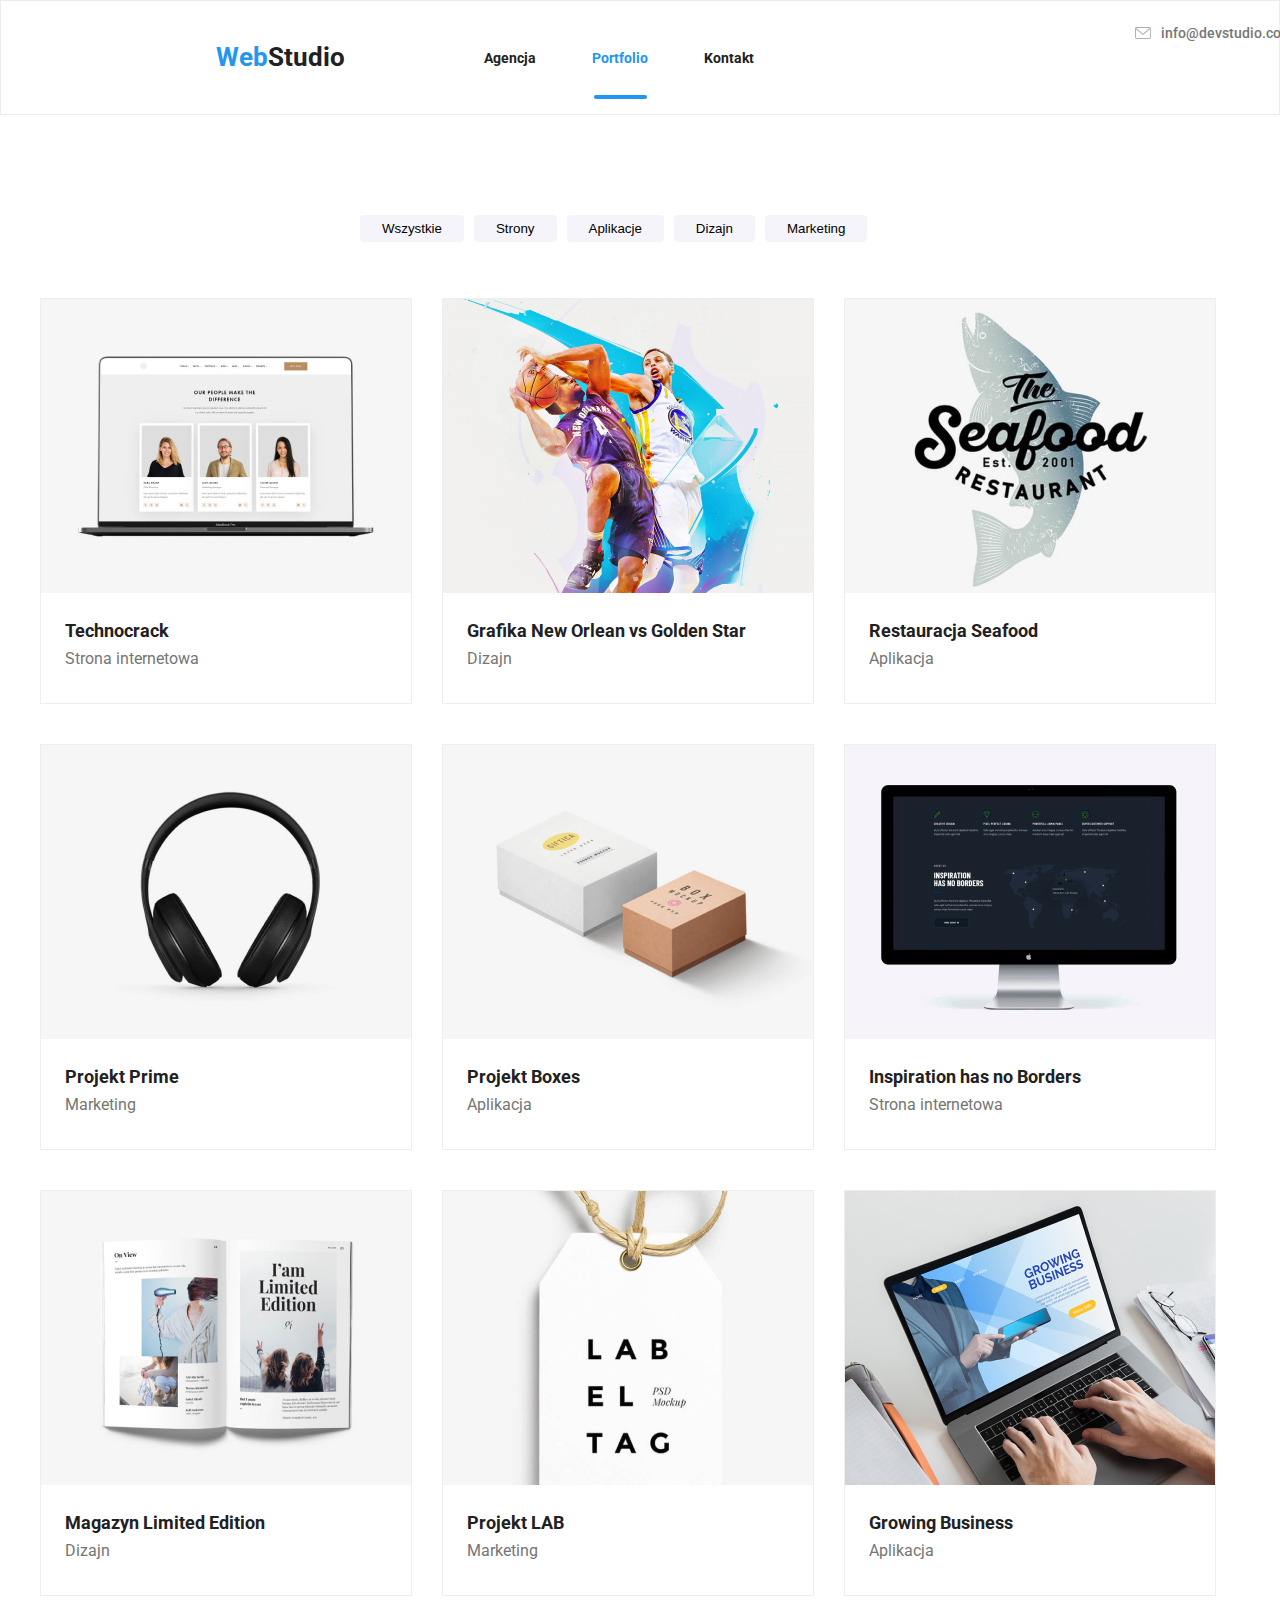
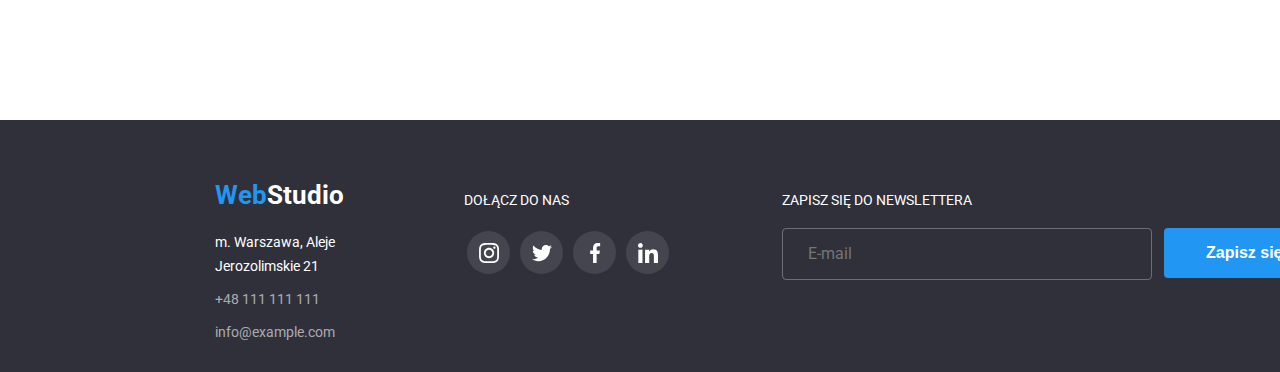
==== portfolio.html @ 408da33a "add" ====
<!DOCTYPE html>
<html lang="en">
  <head>
    <meta charset="UTF-8" />
    <meta http-equiv="X-UA-Compatible" content="IE=edge" />
    <meta name="viewport" content="width=device-width, initial-scale=1.0" />
    <title>Zajęcia2</title>

    <link rel="preconnect" href="https://fonts.googleapis.com" />
    <link rel="preconnect" href="https://fonts.gstatic.com" crossorigin />
    <link
      href="https://fonts.googleapis.com/css2?family=Raleway:wght@700&family=Roboto:wght@400;500;700;900&display=swap"
      rel="stylesheet"
    />
    <link rel="stylesheet" href="./css/styles.css" />
  </head>
  <body>
    <header class="border">
      <div class="header-container">
        <a href="index.html"class="header-logo"
          ><span class="color-blue">Web</span>Studio</a
        >
        <nav>
          <ul class="navigation-list">
            <li >
              <a href="index.html" class="navigation-link">Agencja</a>
            </li>
            <li class="underline" >
              <a href="./portfolio.html"  class="navigation-link"
                ><span class="color-blue">Portfolio </span></a
              >
            </li>
            <li >
              <a href="index.html" class="navigation-link">Kontakt</a>
            </li>
          </ul>
        </nav>
        <ul class="contact">
          <li class="contact-list">
            <a href="info@devstudio.com" class="contact-link"
              >
            <svg  class="icon-svg" width="16" height="12">
              <use href="./images/icons.svg#icon-envelope"></use>
            </svg>
            info@devstudio.com</a
            >
          </li>
          <li class="contact-list">
            <a href="tel:+48111111111" class="contact-link">
            <svg  class="icon-svg" width="10" height="16">
              <use href="./images/icons.svg#icon-smartphone"></use>
            </svg>
            +48 111 111 111</a>
          </li>
        </ul>
      </div>
    </header>
    <main>
      <div class="container">
        <ul class="button-position">
          <li class="list-position">
            <button type="button" class="button-two">Wszystkie</button>
          </li>
          <li class="list-position">
            <button type="button" class="button-two">Strony</button>
          </li>
          <li class="list-position">
            <button type="button" class="button-two">Aplikacje</button>
          </li>
          <li class="list-position">
            <button type="button" class="button-two">Dizajn</button>
          </li>
          <li class="list-position">
            <button type="button" class="button-two">Marketing</button>
          </li>
        </ul>
      </div>
      <div class="container">
        <ul class="main-picture">
          <li class="picture">
            <div class="box-picture">
              <div class="overlay">
                <p>Technocrack jest popularną platformą wykorzystywaną do rozpowszechniania koronawirusa. 
                  Firmy wykorzystują tę platformę do celów szpiegowskich i ataków na niezabezpieczone serwery konkurencji</p>
              </div>
            <img 
              src="./images/photo-1.jpg"
              alt="computer"
              width="370"
              height="294"
            />
          </div>
            <h3>Technocrack</h3>
            <p>Strona internetowa</p>
        
          </li>
        
        
          <li class="picture">
            <div class="box-picture">
              <div class="overlay">
                <p>Technocrack jest popularną platformą wykorzystywaną do rozpowszechniania koronawirusa. 
                  Firmy wykorzystują tę platformę do celów szpiegowskich i ataków na niezabezpieczone serwery konkurencji</p>
              </div>
            <img
              src="./images/photo-2.jpg"
              alt="Two men's play on basketball"
              width="370"
              height="294"
            />
            </div>
            <h3>Grafika New Orlean vs Golden Star</h3>
            <p>Dizajn</p>
          </li>
      
          <li class="picture">
            <div class="box-picture">
              <div class="overlay">
                <p>Technocrack jest popularną platformą wykorzystywaną do rozpowszechniania koronawirusa. 
                  Firmy wykorzystują tę platformę do celów szpiegowskich i ataków na niezabezpieczone serwery konkurencji</p>
              </div>
            <img
              src="./images/photo-3.jpg"
              alt="restaurant"
              width="370"
              height="294"
            />
            </div>

            <h3>Restauracja Seafood</h3>
            <p>Aplikacja</p>
          </li>
          <li class="picture">
            <div class="box-picture">
              <div class="overlay">
                <p>Technocrack jest popularną platformą wykorzystywaną do rozpowszechniania koronawirusa. 
                  Firmy wykorzystują tę platformę do celów szpiegowskich i ataków na niezabezpieczone serwery konkurencji</p>
              </div>
            <img
              src="./images/photo-4.jpg"
              alt="headphones"
              width="370"
              height="294"
            />
            </div>
            <h3>Projekt Prime</h3>
            <p>Marketing</p>
          </li>
          <li class="picture">
            <div class="box-picture">
              <div class="overlay">
                <p>Technocrack jest popularną platformą wykorzystywaną do rozpowszechniania koronawirusa. 
                  Firmy wykorzystują tę platformę do celów szpiegowskich i ataków na niezabezpieczone serwery konkurencji</p>
              </div>
            <img
              src="./images/photo-5.jpg"
              alt="two boxes"
              width="370"
              height="294"
            />
            </div>
            <h3>Projekt Boxes</h3>
            <p>Aplikacja</p>
          </li>
          <li class="picture">
            <div class="box-picture">
              <div class="overlay">
                <p>Technocrack jest popularną platformą wykorzystywaną do rozpowszechniania koronawirusa. 
                  Firmy wykorzystują tę platformę do celów szpiegowskich i ataków na niezabezpieczone serwery konkurencji</p>
              </div>
            <img
              src="./images/photo-6.jpg"
              alt="monitor"
              width="370"
              height="294"
            />
            </div>
            <h3>Inspiration has no Borders</h3>
            <p>Strona internetowa</p>
          </li>
          <li class="picture">
            <div class="box-picture">
              <div class="overlay">
                <p>Technocrack jest popularną platformą wykorzystywaną do rozpowszechniania koronawirusa. 
                  Firmy wykorzystują tę platformę do celów szpiegowskich i ataków na niezabezpieczone serwery konkurencji</p>
              </div>
            <img
              src="./images/photo-7.jpg"
              alt="open book"
              width="370"
              height="294"
            />
          </div>
            <h3>Magazyn Limited Edition</h3>
            <p>Dizajn</p>
            
          </li>
          <li class="picture">
            <div class="box-picture">
              <div class="overlay">
                <p>Technocrack jest popularną platformą wykorzystywaną do rozpowszechniania koronawirusa. 
                  Firmy wykorzystują tę platformę do celów szpiegowskich i ataków na niezabezpieczone serwery konkurencji</p>
              </div>
            <img
              src="./images/photo-8.jpg"
              alt="poster"
              width="370"
              height="294"
            />
            </div>
            <h3>Projekt LAB</h3>
            <p>Marketing</p>
          </li>
          <li class="picture">
            <div class="box-picture">
              <div class="overlay">
                <p>Technocrack jest popularną platformą wykorzystywaną do rozpowszechniania koronawirusa. 
                  Firmy wykorzystują tę platformę do celów szpiegowskich i ataków na niezabezpieczone serwery konkurencji</p>
              </div>
            <img
              src="./images/photo-9.jpg"
              alt="write on keyboard"
              width="370"
              height="294"
            />
            </div>

            <h3>Growing Business</h3>
            <p>Aplikacja</p>
          </li>
        </ul>
      </div>
    </main>
    <footer>
      <div class="box-footer">
        <div class="footer-container">
        <p class="footer-logo"><span class="color-blue">Web</span>Studio</p>
            <address >
          <ul class="footer-contact">
            <li class="address-list"><span class="color-white">m. Warszawa, Aleje Jerozolimskie 21</span></li>
            <li class="address-list">
              <a href="tel:+48111111111" class="footer-link">+48 111 111 111</a>
            </li>
              <li class="address-list">
              <a href="mailto:info@example.com" class="footer-link"
                >info@example.com</a> </li>  
              </ul>
            </address>  
            </div>
            <div class="footer-container-two">
              <p class="link">DOŁĄCZ DO NAS</p>
              <ul class="footer-icon">
                <li class="footer-icon-item-portfolio">
                  <svg   class="footer-icon" width="20"
                  height="20">
                    <use href="./images/icons.svg#icon-instagram-2"></use>
                    </svg>
              </li>
              <li class="footer-icon-item-portfolio">
                <svg  class="footer-icon" width="20"
              height="20">
                <use href="./images/icons.svg#icon-twitter-1"></use>
                </svg>
              </li>
              <li class="footer-icon-item-portfolio">
                <svg class="footer-icon"  width="20"
              height="20">
                <use href="./images/icons.svg#icon-facebook-1"></use>
                </svg>
              </li>
              <li class="footer-icon-item-portfolio">
                <svg class="footer-icon"  width="20"
              height="20">
                <use href="./images/icons.svg#icon-linkedin-1"></use>
                </svg>
              </li>
              </ul>
            </div>
            <div class="footer-container-three">
              <p>ZAPISZ SIĘ DO NEWSLETTERA</p>
              <textarea  class="subscribe-newsletter-portfolio" name="newsletter" rows="5" placeholder="E-mail"></textarea>
            </div>
            <div class="footer-container-four"> 
              <label>
                <button class="button-submit" type="submit">Zapisz się
                <svg class="icon-button"  width="24"  height="24" viewBox="0 0 32 32">
                  <use href="./images/icons.svg#icon-icon-send"/>
                </svg>
              </button>
              </label>
            </div>
    </footer>
  </body>
</html>
---- css/styles.css ----
:root {
  --main-color: #212121;
  --secondary-color: #757575;
}
body {
  font-family: "Roboto", sans-serif;
  color: black;
  max-width: 1600px;
}
* {
  margin: 0px;
  padding: 0px;
}

.container {
  max-width: 1200px;
  margin: 0 auto;
}

.color-blue {
  color: #2196f3;
  text-decoration: none;
}

.icon-svg {
  fill: #afb1b8;
  margin-right: 10px;
  transition-property: fill;
}

.header-container {
  display: flex;
  align-items: center;
  margin-top: 24px;
  padding-bottom: 25px;
}

.navigation-list {
  display: flex;
  list-style: none;
}

.underline::after {
  display: block;
  position: absolute;
  content: "";
  background-color: #2196f3;
  height: 4px;
  width: 53px;
  border-radius: 2px;
  margin-left: 48px;
  margin-top: 28px;
}
.navigation-link {
  text-decoration: none;
  padding: 10px;
  color: var(--main-color);
  font-size: 14px;
  font-weight: 700;
  line-height: 1.14;
  padding-left: 46px;
  padding-top: 28px;
  transition-property: color;
  transition-duration: 250ms;
  transition-timing-function: cubic-bezier(0.4, 0, 0.2, 1);
}
.navigation-link:hover,
.navigation-link:focus {
  color: #2196f3;
}

.header-logo {
  font-size: 26px;
  font-weight: 700;
  line-height: 1.19;
  color: var(--main-color);
  text-decoration: none;
  margin-left: 215px;
  margin-right: 93px;
  transition-property: color;
  transition-duration: 250ms;
  transition-timing-function: cubic-bezier(0.4, 0, 0.2, 1);
}
.header-logo:focus,
.header-logo:hover {
  color: #2196f3;
}

.contact {
  display: flex;
  text-align: center;
  margin-left: 371px;
}

.contact-list {
  list-style: none;
  margin-right: 50px;
  transition-property: color;
  transition-duration: 250ms;
  transition-timing-function: cubic-bezier(0.4, 0, 0.2, 1);
}

.contact-list:hover,
.contact-list:focus {
  color: #2196f3;
  transition: 250ms;
}

.contact-link {
  color: #757575;
  text-decoration: none;
  font-weight: 500;
  font-size: 14px;
  line-height: 16px;
  display: flex;
  text-align: center;
  align-items: center;
  transition-property: color;
  transition-duration: 250ms;
  transition-timing-function: cubic-bezier(0.4, 0, 0.2, 1);
}
.contact-link:hover {
  color: #2196f3;
}
.contact-link:hover svg {
  fill: #2196f3;
  transition: 250ms;
}

.border {
  border: 1px solid #ececec;
  margin-bottom: 100px;
}
.header {
  font-size: 44px;
  font-weight: 900;
  line-height: 1.16;
  color: #ffffff;
  text-align: center;
  padding: 200px 452px 40px 452px;
}

.wrapper {
  background-image: linear-gradient(
      rgba(47, 48, 58, 0.4),
      rgba(47, 48, 58, 0.4)
    ),
    url(../images/wrapper-page.jpg);
  width: 1600px;
  margin-bottom: 94px;
  background-repeat: no-repeat;
}
.main-button {
  background: #2196f3;
  box-shadow: 0px 4px 4px rgba(0, 0, 0, 0.15);
  border-radius: 4px;
  border: #2196f3;
  color: #ffffff;
  cursor: pointer;
  width: 200px;
  height: 50px;
  padding: 10px 41px;
  margin-bottom: 210px;
  margin-left: 700px;
  transition-property: color;
  transition-duration: 250ms;
  transition-timing-function: cubic-bezier(0.4, 0, 0.2, 1);
}

.container-icons {
  display: flex;
  margin-bottom: 30px;
  margin-left: 215px;
  padding-right: 30px;
  transition-property: fill;
}

.container-icons-item {
  display: flex;
}
.container-icons-item > li {
  list-style-type: none;
  padding-right: 30px;
}
.container-icons-list {
  background-color: #f5f4fa;
  width: 270px;
  height: 120px;
}
.box {
  width: 1170px;
  height: 101px;
  display: flex;
}

.card-set {
  list-style: none;
  display: flex;
}
.item {
  font-size: 14px;
  font-weight: 400;
  line-height: 1.71;
  color: var(--secondary-color);
  padding: 15px;
  margin-bottom: 94px;
}
.item h4 {
  font-weight: 700;
  font-size: 14px;
  line-height: 1.14;
  color: var(--main-color);
  padding-bottom: 10px;
}

.work {
  padding: 50px;
}
.photo {
  list-style: none;
  display: flex;
  justify-content: center;
  margin-top: 50px;
}
.photo-description {
  padding: 30px;
}

.box-photo {
  position: absolute;
  width: 370px;
  height: 70px;
  background-color: #2f303acc;
  opacity: 0.8;
  margin-top: 224px;
}
.box-photo p {
  color: white;
  font-weight: 700;
  font-size: 14px;
  text-align: center;
  padding-top: 27px;
}

.team {
  background: #f5f4fa;
}
.team-two {
  font-size: 36px;
  line-height: 1.16;
  margin-left: 695px;
  padding-top: 94px;
}
.header-secondary {
  font-size: 36px;
  line-height: 1.16;
  text-align: center;
}

.team-people {
  border: 1px solid #ddd;
  box-shadow: 0px 1px 3px rgba(0, 0, 0, 0.12), 0px 1px 1px rgba(0, 0, 0, 0.14),
    0px 2px 1px rgba(0, 0, 0, 0.2);
  border-radius: 0px 0px 4px 4px;
  height: 428px;
  background: #ffffff;
  text-align: center;
  margin-top: 50px;
  margin-bottom: 94px;
}

.team-people h3 {
  color: var(--main-color);
  font-size: 16px;
  line-height: 1.18;
  text-align: center;
  padding-top: 30px;
}
.team-people p {
  color: var(--secondary-color);
  font-size: 16px;
  line-height: 1.18;
  text-align: center;
  padding-bottom: 30px;
  padding-top: 10px;
}
.team-info {
  display: flex;
}
.element-list {
  display: flex;
  list-style: none;
  justify-content: space-between;
  padding-right: 215px;
  padding-left: 215px;
}
.our {
  display: flex;
  justify-content: space-between;
  padding-right: 25px;
  padding-left: 25px;
  list-style-type: none;
}
.our-icon {
  width: 44px;
  height: 44px;
  border-radius: 50%;
  background-color: #fff;
  transition-property: background-color, fill;
  transition-duration: 250ms;
  transition-timing-function: cubic-bezier(0.4, 0, 0.2, 1);
}
.our-icon:hover,
.our-icon:focus {
  background-color: #2196f3;
  cursor: pointer;
}
.our-team-icon {
  fill: #afb1b8;
  width: 30px;
  height: 30px;
  margin-top: 5px;
  padding: 6px;
  transition-property: fill;
  transition-duration: 250ms;
  transition-timing-function: cubic-bezier(0.4, 0, 0.2, 1);
}
.our-team-icon:hover,
.our-team-icon:focus {
  fill: #ffff;
}

.our-customer {
  padding-top: 94px;
}

.customer {
  display: flex;
  justify-content: space-between;
}
.our-customer h2 {
  font-weight: 700;
  font-size: 36px;
  line-height: 42px;
  color: #212121;
  margin-bottom: 50px;
  text-align: center;
}
.icon-logo {
  border: solid 1px #afb1b8;
  border-radius: 4px;
  margin-bottom: 94px;
  padding: 10px;
  fill: #afb1b8;
  transition-property: border, fill;
  transition-duration: 250ms;
  transition-timing-function: cubic-bezier(0.4, 0, 0.2, 1);
}
.icon-logo:hover,
.icon-logo:focus {
  fill: #2196f3;
  border: 1px solid #2196f3;
  cursor: pointer;
}

footer {
  background-color: #2f303a;
  height: 252px;
}
.box-footer {
  display: flex;
}

.footer-container {
  padding-top: 60px;
  margin-left: 215px;
}
.footer-container-two {
  padding-top: 72px;
  padding-left: 120px;
}

.footer-container-three {
  padding-left: 100px;
  padding-top: 72px;
}
.footer-container-four {
  padding-top: 108px;
}
.link {
  color: white;
  font-size: 14px;
  line-height: 16px;
  padding-bottom: 20px;
}
.footer-logo {
  font-weight: 700;
  font-size: 26px;
  line-height: 31px;
  color: #ffffff;
  padding-bottom: 20px;
}
.footer p {
  color: #ffffff;
}

.footer-contact {
  font-size: 14px;
  font-style: normal;
  line-height: 1.71;
  color: var(--secondary-color);
  list-style-type: none;
}
.footer-icon-item {
  list-style-type: none;
  width: 40px;
  height: 40px;
  background-color: #ffffff1a;
  border-radius: 50%;
  padding: 10px;
  margin-right: 10px;
  cursor: pointer;
  transition-property: background-color;
  transition-duration: 250ms;
  transition-timing-function: cubic-bezier(0.4, 0, 0.2, 1);
}
.footer-icon-item-portfolio {
  list-style-type: none;
  width: 25px;
  height: 25px;
  background-color: #ffffff1a;
  border-radius: 50%;
  margin-right: 10px;
  padding: 9px;
  cursor: pointer;
  transition-property: background-color;
  transition-duration: 250ms;
  transition-timing-function: cubic-bezier(0.4, 0, 0.2, 1);
}
.footer-icon-item-portfolio:focus,
.footer-icon-item-portfolio:hover {
  background: #2196f3;
}
.footer-icon-item:focus,
.footer-icon-item:hover {
  background: #2196f3;
}
.footer-icon {
  fill: #ffffffff;
  display: flex;
  padding: 3px;
}
.footer-icon-icon:focus {
  fill: #2196f3;
}

.address-list {
  padding-bottom: 9px;
}
.footer-link {
  color: #ffffff99;
  text-decoration: none;
}
.subscribe-to-the-newsletter {
  background-color: transparent;
  border: 1px solid #ffffff4d;
  border-radius: 4px;
  width: 358px;
  height: 50px;
  padding-left: 10px;
}

.button-submit {
  text-align: justify;
  padding-left: 42px;
  width: 200px;
  height: 50px;
  font-size: 16px;
  font-weight: 700;
  color: #fff;
  background-color: #2196f3;
  border-radius: 4px;
  border: #2196f3;
  margin-left: 12px;
  cursor: pointer;
}
.icon-button {
  position: absolute;
  fill: #fff;
  margin-left: 24px;
}
.footer-container-three p {
  color: #fff;
  font-size: 14px;
  padding-bottom: 20px;
}
.color-white {
  color: #ffffff;
}

.button-position {
  display: flex;
  list-style: none;
  margin-left: 320px;
}
.list-position {
  font-weight: 500;
  font-size: 16px;
  line-height: 26px;
  color: #212121;
  margin-right: 10px;
}

.button-two {
  background: #f5f4fa;
  border-radius: 4px;
  padding: 6px 22px 6px 22px;
  border: solid 0px grey;
  transition-property: color, background-color, box-shadow;
  transition-duration: 250ms;
  transition-timing-function: cubic-bezier(0.4, 0, 0.2, 1);
}
.button-two:hover,
.button-two:focus {
  cursor: pointer;
  background-color: #2196f3;
  color: white;
  box-shadow: 0px 3px 1px rgba(0, 0, 0, 0.1), 0px 1px 2px rgba(0, 0, 0, 0.08),
    0px 2px 2px rgba(0, 0, 0, 0.12);
}

.main-picture {
  margin-top: 56px;
  display: flex;
  flex-wrap: wrap;
  gap: 10px;
  margin-bottom: 94px;
  list-style: none;
}

.picture {
  background: #ffffff;
  border: 1px solid #eeeeee;
  list-style-type: none;
  margin-bottom: 30px;
  height: 404px;
  margin-right: 20px;
  cursor: pointer;
  transition-property: box-shadow;
  transition-duration: 250ms;
  transition-timing-function: cubic-bezier(0.4, 0, 0.2, 1);
}
.picture:hover {
  box-shadow: 0px 4px 13px 2px rgba(0, 0, 0, 0.3);
}
.picture h3 {
  color: var(--main-color);
  padding-top: 20px;
  padding-left: 24px;
  font-size: 18px;
  line-height: 2;
}
.picture p {
  padding-left: 24px;
  color: var(--secondary-color);
  font-size: 16px;
  line-height: 1, 87;
}

.box-picture:hover .overlay,
.picture:hover .overlay {
  transform: translatex(0);
}
.box-picture {
  position: relative;
  width: 370px;
  height: 294px;
  margin-left: auto;
  margin-right: auto;
  overflow: hidden;
}

.overlay {
  position: absolute;
  top: 0;
  left: 0;
  width: 100%;
  height: 100%;
  background-color: #2196f3e5;
  transform: translatey(100%);
  transition: transform 250ms;
}
.overlay > p {
  color: #fff;
  font-size: 18px;
  line-height: 28px;
  padding: 49px 45px 49px 24px;
}
.color {
  color: black;
}

.grey-color {
  color: var(--secondary-color #757575);
}

.backdrop {
  position: fixed;
  left: 0;
  top: 0;
  width: 100%;
  height: 100%;
  background-color: rgba(0, 0, 0, 0.1);
  opacity: 1;
  visibility: visible;
  transition-property: opacity, visibility, transform;
  transition-timing-function: cubic-bezier(0.4, 0, 0.2, 1);
  transition-duration: 250ms;
}

.modal {
  position: absolute;
  top: 50%;
  left: 50%;
  transform: translate(-50%, -50%);
  width: 528px;
  height: 581px;
  background-color: #ffffff;
}
.svg-close:hover,
.svg-close:focus {
  fill: #2196f3;
}
.close-btn {
  position: absolute;
  top: 8px;
  right: 8px;
  width: 30px;
  height: 30px;
  right: 8px;
  top: 8px;
  border-radius: 50%;
  padding: 6px;
  cursor: pointer;
  border: 1px solid rgba(0, 0, 0, 0.1);
  background-color: #fff;
  transition: 250ms cubic-bezier(0.4, 0, 0.2, 1);
}
.close-btn:hover {
  border-color: #2196f3;
}
.is-hidden {
  visibility: hidden;
  opacity: 0;
  pointer-events: none;
}

label {
  flex-direction: column;
}

input {
  padding: 14px;
  width: 448px;
  height: 40px;
}
.date-in-the-form {
  font-size: 20px;
  font-weight: 700;
  color: #212121;
  text-align: center;
  padding-top: 40px;
  padding-bottom: 12px;
}
.input-container {
  display: inline-block;
}
.label-name {
  padding-top: 12px;
  margin-left: 40px;
  font-size: 12px;
  color: #757575;
  position: absolute;
}
.label-telephone {
  margin-left: 40px;
  padding-top: 10px;
  font-size: 12px;
  color: #757575;
  position: absolute;
}
.label-email {
  margin-left: 40px;
  padding-top: 10px;
  font-size: 12px;
  color: #757575;
  position: absolute;
}
.label-comment {
  margin-left: 40px;
  padding-top: 10px;
  font-size: 12px;
  color: #757575;
  position: absolute;
}

.icon-modal {
  display: inline-block;
  position: absolute;
  margin-left: -435px;
  margin-top: 40px;
  width: 18px;
  height: 18px;
}
.input-text {
  border: 1px solid rgba(33, 33, 33, 0.2);
  border-radius: 4px;
  margin-left: 40px;
  padding: 0.5em 2em 0.5em 2em;
  margin-top: 28px;
  transition: border-color 0.2s ease-in-out;
  transition: 250ms cubic-bezier(0.4, 0, 0.2, 1);
}

.input-text:focus {
  border-color: #2196f3;
  outline: none;
  cursor: pointer;
}
.input-text:focus + .icon-modal {
  fill: #2196f3;
}
.form-input {
  font-size: 12px;
  border: 1px solid rgba(33, 33, 33, 0.2);
  border-radius: 4px;
  margin-left: 40px;
  padding: 0.5em 2em 0.5em 2em;
  margin-top: 28px;
  height: 120px;
  width: 448px;
  transition: 250ms cubic-bezier(0.4, 0, 0.2, 1);
}
.form-input::placeholder-shown {
  color: #75757580;
}
.form-input:focus {
  border-color: #2196f3;
  outline: none;
}

.subscribe-newsletter-portfolio {
  background-color: transparent;
  border: 1px solid #ffffff4d;
  border-radius: 4px;
  width: 358px;
  height: 50px;
  padding-left: 10px;
  font-size: 16px;
}
.subscribe-newsletter-portfolio::placeholder {
  padding: 15px;
  font-family: "Roboto";
}
textarea {
  resize: none;
}
.button-send {
  width: 200px;
  height: 50px;
  font-size: 16px;
  font-weight: 700;
  color: #fff;
  background-color: #2196f3;
  text-align: center;
  border-radius: 4px;
  border: #2196f3;
  margin-top: 30px;
  margin-left: 164px;
  box-shadow: 0px 4px 4px rgba(0, 0, 0, 0.15);
  cursor: pointer;
}

.statement-regulation {
  margin-top: 20px;
  text-align: center;
  display: block;
}
input[type="checkbox"] {
  display: none;
}
input[type="checkbox"] + label {
  position: relative;
  font-size: 14px;
  color: #757575;
  padding-left: 23px;
}

input[type="checkbox"] + label a {
  color: #2196f3;
}
input[type="checkbox"] + label::before {
  content: "";
  background: url("data:image/svg+xml;charset=utf8,%3Csvg xmlns='http://www.w3.org/2000/svg' width='16' height='15' fill='none'%3E%3Cpath fill='%23212121' d='M14.222 1.667v11.666H1.778V1.667h12.444Zm0-1.667H1.778C.8 0 0 .75 0 1.667v11.666C0 14.25.8 15 1.778 15h12.444C15.2 15 16 14.25 16 13.333V1.667C16 .75 15.2 0 14.222 0Z'/%3E%3C/svg%3E")
    no-repeat;
  width: 16px;
  height: 15px;
  margin-right: 8px;
  top: 2px;
  left: 2px;
  display: block;
  position: absolute;
  cursor: pointer;
  transition-property: background-image;
  transition: 250ms cubic-bezier(0.4, 0, 0.2, 1);
}
input[type="checkbox"]:checked + label::before {
  background: url("data:image/svg+xml;charset=utf8,%3Csvg width='16' height='15' viewBox='0 0 16 15' fill='none' xmlns='http://www.w3.org/2000/svg'%3E%3Crect width='16' height='15' rx='2' fill='%232196F3'/%3E%3Cpath d='M3.95703 7.75166L3.88825 7.68604L3.81923 7.75141L2.93123 8.59258L2.85486 8.66492L2.93097 8.73753L6.42671 12.0724L6.49574 12.1382L6.56476 12.0724L14.069 4.91352L14.1449 4.84116L14.069 4.76881L13.1873 3.92764L13.1183 3.86183L13.0493 3.92761L6.49577 10.1735L3.95703 7.75166Z' fill='white' stroke='white' stroke-width='0.2'/%3E%3C/svg%3E")
    no-repeat;
}
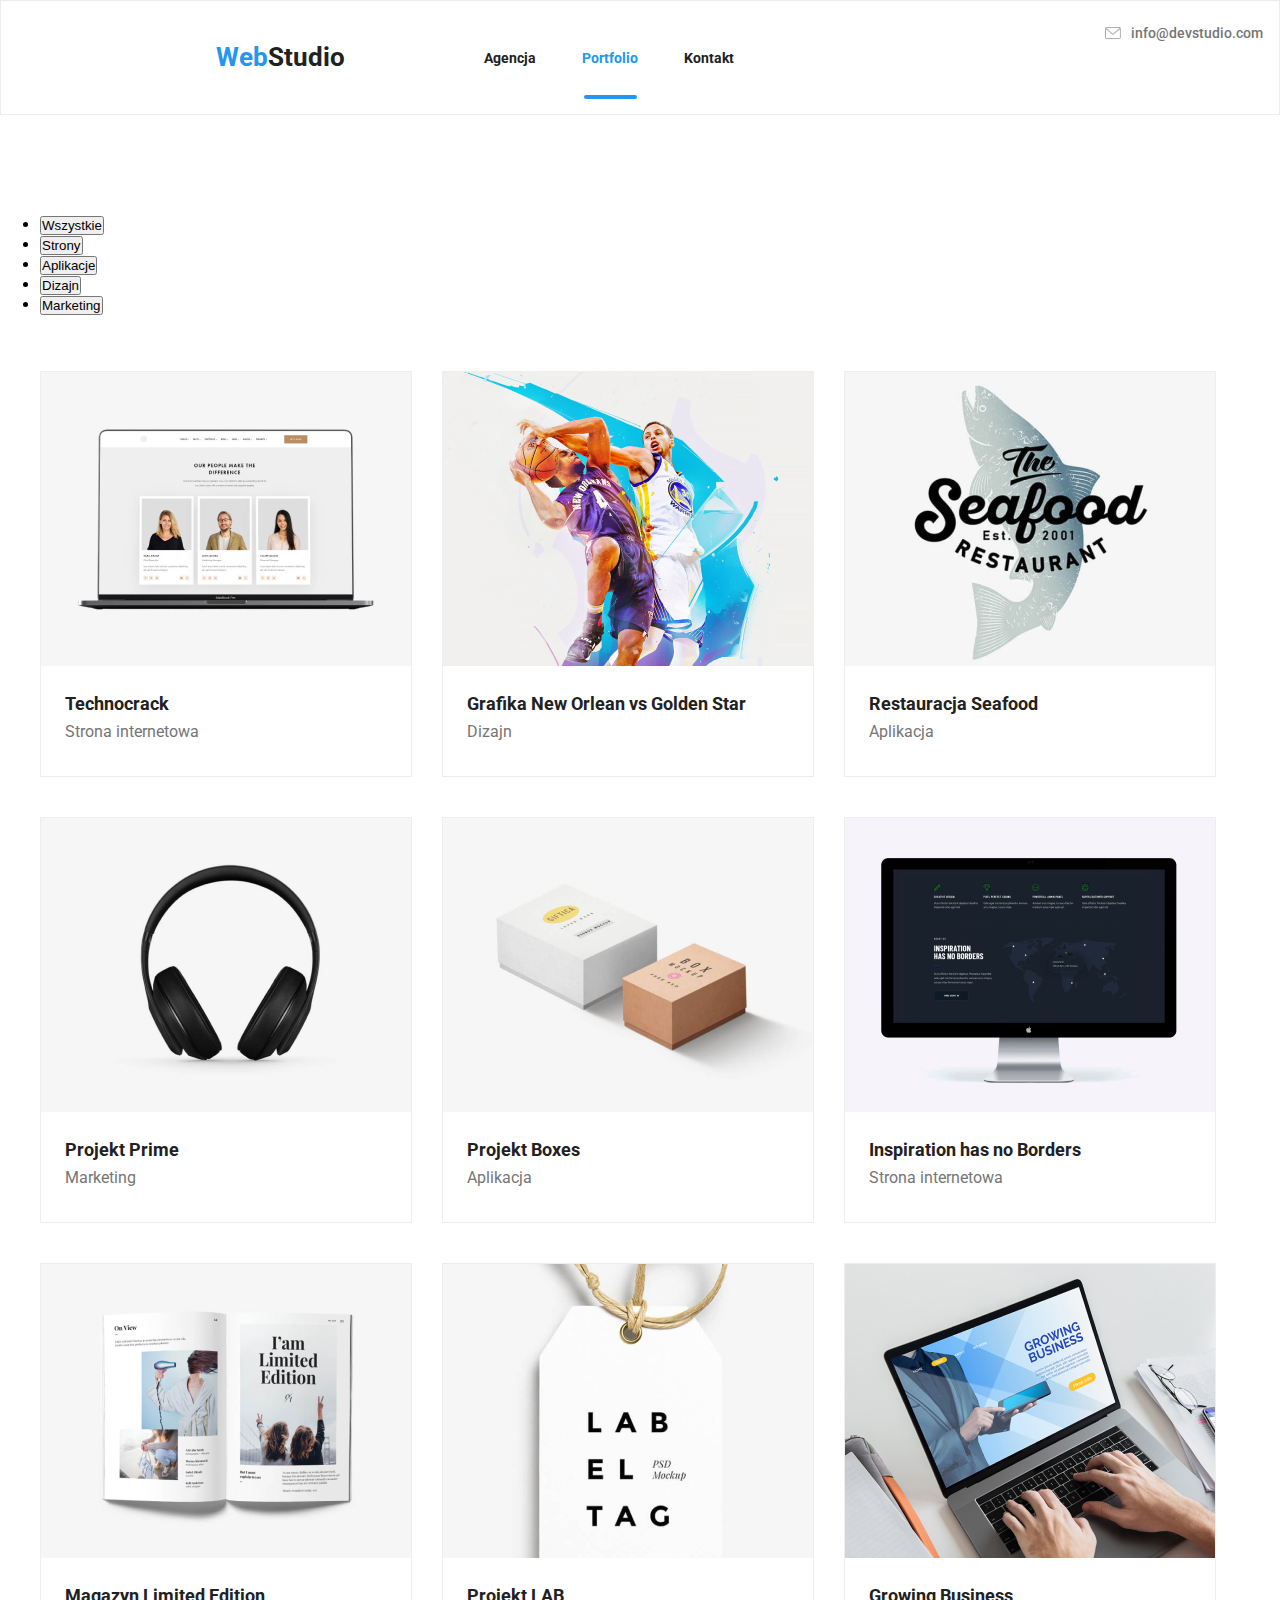
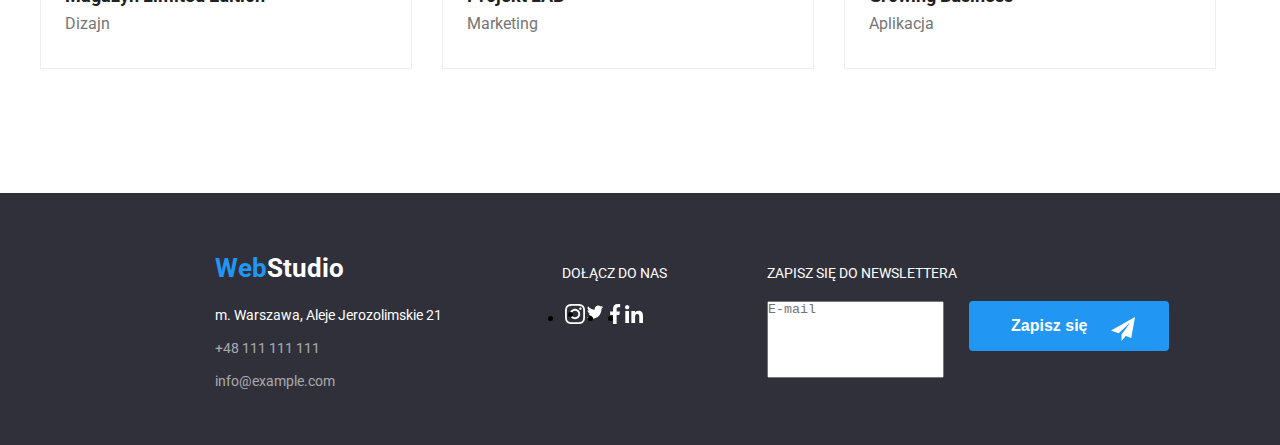
==== commit cd4e01a3: "add" ====
--- a/portfolio.html
+++ b/portfolio.html
@@ -17,61 +17,61 @@
   <body>
     <header class="border">
       <div class="header-container">
-        <a href="index.html"class="header-logo"
+        <a href="index.html" class="header-logo"
           ><span class="color-blue">Web</span>Studio</a
         >
         <nav>
-          <ul class="navigation-list">
-            <li >
-              <a href="index.html" class="navigation-link">Agencja</a>
-            </li>
-            <li class="underline" >
-              <a href="./portfolio.html"  class="navigation-link"
+          <ul class="navigation">
+            <li>
+              <a href="index.html" class="navigation_link">Agencja</a>
+            </li>
+            <li class="underline">
+              <a href="./portfolio.html" class="navigation_link"
                 ><span class="color-blue">Portfolio </span></a
               >
             </li>
-            <li >
-              <a href="index.html" class="navigation-link">Kontakt</a>
+            <li>
+              <a href="index.html" class="navigation_link">Kontakt</a>
             </li>
           </ul>
         </nav>
         <ul class="contact">
-          <li class="contact-list">
-            <a href="info@devstudio.com" class="contact-link"
-              >
-            <svg  class="icon-svg" width="16" height="12">
-              <use href="./images/icons.svg#icon-envelope"></use>
-            </svg>
-            info@devstudio.com</a
+          <li class="contact_list">
+            <a href="info@devstudio.com" class="contact_link">
+              <svg class="contact_icon" width="16" height="12">
+                <use href="./images/icons.svg#icon-envelope"></use>
+              </svg>
+              info@devstudio.com</a
             >
           </li>
-          <li class="contact-list">
-            <a href="tel:+48111111111" class="contact-link">
-            <svg  class="icon-svg" width="10" height="16">
-              <use href="./images/icons.svg#icon-smartphone"></use>
-            </svg>
-            +48 111 111 111</a>
+          <li class="contact_list">
+            <a href="tel:+48111111111" class="contact_link">
+              <svg class="contact_icon" width="10" height="16">
+                <use href="./images/icons.svg#icon-smartphone"></use>
+              </svg>
+              +48 111 111 111</a
+            >
           </li>
         </ul>
       </div>
     </header>
     <main>
       <div class="container">
-        <ul class="button-position">
-          <li class="list-position">
-            <button type="button" class="button-two">Wszystkie</button>
-          </li>
-          <li class="list-position">
-            <button type="button" class="button-two">Strony</button>
-          </li>
-          <li class="list-position">
-            <button type="button" class="button-two">Aplikacje</button>
-          </li>
-          <li class="list-position">
-            <button type="button" class="button-two">Dizajn</button>
-          </li>
-          <li class="list-position">
-            <button type="button" class="button-two">Marketing</button>
+        <ul class="button">
+          <li class="button_size">
+            <button type="button" class="button_description">Wszystkie</button>
+          </li>
+          <li class="button_size">
+            <button type="button" class="button_description">Strony</button>
+          </li>
+          <li class="button_size">
+            <button type="button" class="button_description">Aplikacje</button>
+          </li>
+          <li class="button_size">
+            <button type="button" class="button_description">Dizajn</button>
+          </li>
+          <li class="button_size">
+            <button type="button" class="button_description">Marketing</button>
           </li>
         </ul>
       </div>
@@ -80,51 +80,61 @@
           <li class="picture">
             <div class="box-picture">
               <div class="overlay">
-                <p>Technocrack jest popularną platformą wykorzystywaną do rozpowszechniania koronawirusa. 
-                  Firmy wykorzystują tę platformę do celów szpiegowskich i ataków na niezabezpieczone serwery konkurencji</p>
-              </div>
-            <img 
-              src="./images/photo-1.jpg"
-              alt="computer"
-              width="370"
-              height="294"
-            />
-          </div>
+                <p>
+                  Technocrack jest popularną platformą wykorzystywaną do
+                  rozpowszechniania koronawirusa. Firmy wykorzystują tę
+                  platformę do celów szpiegowskich i ataków na niezabezpieczone
+                  serwery konkurencji
+                </p>
+              </div>
+              <img
+                src="./images/photo-1.jpg"
+                alt="computer"
+                width="370"
+                height="294"
+              />
+            </div>
             <h3>Technocrack</h3>
             <p>Strona internetowa</p>
-        
-          </li>
-        
-        
-          <li class="picture">
-            <div class="box-picture">
-              <div class="overlay">
-                <p>Technocrack jest popularną platformą wykorzystywaną do rozpowszechniania koronawirusa. 
-                  Firmy wykorzystują tę platformę do celów szpiegowskich i ataków na niezabezpieczone serwery konkurencji</p>
-              </div>
-            <img
-              src="./images/photo-2.jpg"
-              alt="Two men's play on basketball"
-              width="370"
-              height="294"
-            />
+          </li>
+
+          <li class="picture">
+            <div class="box-picture">
+              <div class="overlay">
+                <p>
+                  Technocrack jest popularną platformą wykorzystywaną do
+                  rozpowszechniania koronawirusa. Firmy wykorzystują tę
+                  platformę do celów szpiegowskich i ataków na niezabezpieczone
+                  serwery konkurencji
+                </p>
+              </div>
+              <img
+                src="./images/photo-2.jpg"
+                alt="Two men's play on basketball"
+                width="370"
+                height="294"
+              />
             </div>
             <h3>Grafika New Orlean vs Golden Star</h3>
             <p>Dizajn</p>
           </li>
-      
-          <li class="picture">
-            <div class="box-picture">
-              <div class="overlay">
-                <p>Technocrack jest popularną platformą wykorzystywaną do rozpowszechniania koronawirusa. 
-                  Firmy wykorzystują tę platformę do celów szpiegowskich i ataków na niezabezpieczone serwery konkurencji</p>
-              </div>
-            <img
-              src="./images/photo-3.jpg"
-              alt="restaurant"
-              width="370"
-              height="294"
-            />
+
+          <li class="picture">
+            <div class="box-picture">
+              <div class="overlay">
+                <p>
+                  Technocrack jest popularną platformą wykorzystywaną do
+                  rozpowszechniania koronawirusa. Firmy wykorzystują tę
+                  platformę do celów szpiegowskich i ataków na niezabezpieczone
+                  serwery konkurencji
+                </p>
+              </div>
+              <img
+                src="./images/photo-3.jpg"
+                alt="restaurant"
+                width="370"
+                height="294"
+              />
             </div>
 
             <h3>Restauracja Seafood</h3>
@@ -133,15 +143,19 @@
           <li class="picture">
             <div class="box-picture">
               <div class="overlay">
-                <p>Technocrack jest popularną platformą wykorzystywaną do rozpowszechniania koronawirusa. 
-                  Firmy wykorzystują tę platformę do celów szpiegowskich i ataków na niezabezpieczone serwery konkurencji</p>
-              </div>
-            <img
-              src="./images/photo-4.jpg"
-              alt="headphones"
-              width="370"
-              height="294"
-            />
+                <p>
+                  Technocrack jest popularną platformą wykorzystywaną do
+                  rozpowszechniania koronawirusa. Firmy wykorzystują tę
+                  platformę do celów szpiegowskich i ataków na niezabezpieczone
+                  serwery konkurencji
+                </p>
+              </div>
+              <img
+                src="./images/photo-4.jpg"
+                alt="headphones"
+                width="370"
+                height="294"
+              />
             </div>
             <h3>Projekt Prime</h3>
             <p>Marketing</p>
@@ -149,15 +163,19 @@
           <li class="picture">
             <div class="box-picture">
               <div class="overlay">
-                <p>Technocrack jest popularną platformą wykorzystywaną do rozpowszechniania koronawirusa. 
-                  Firmy wykorzystują tę platformę do celów szpiegowskich i ataków na niezabezpieczone serwery konkurencji</p>
-              </div>
-            <img
-              src="./images/photo-5.jpg"
-              alt="two boxes"
-              width="370"
-              height="294"
-            />
+                <p>
+                  Technocrack jest popularną platformą wykorzystywaną do
+                  rozpowszechniania koronawirusa. Firmy wykorzystują tę
+                  platformę do celów szpiegowskich i ataków na niezabezpieczone
+                  serwery konkurencji
+                </p>
+              </div>
+              <img
+                src="./images/photo-5.jpg"
+                alt="two boxes"
+                width="370"
+                height="294"
+              />
             </div>
             <h3>Projekt Boxes</h3>
             <p>Aplikacja</p>
@@ -165,15 +183,19 @@
           <li class="picture">
             <div class="box-picture">
               <div class="overlay">
-                <p>Technocrack jest popularną platformą wykorzystywaną do rozpowszechniania koronawirusa. 
-                  Firmy wykorzystują tę platformę do celów szpiegowskich i ataków na niezabezpieczone serwery konkurencji</p>
-              </div>
-            <img
-              src="./images/photo-6.jpg"
-              alt="monitor"
-              width="370"
-              height="294"
-            />
+                <p>
+                  Technocrack jest popularną platformą wykorzystywaną do
+                  rozpowszechniania koronawirusa. Firmy wykorzystują tę
+                  platformę do celów szpiegowskich i ataków na niezabezpieczone
+                  serwery konkurencji
+                </p>
+              </div>
+              <img
+                src="./images/photo-6.jpg"
+                alt="monitor"
+                width="370"
+                height="294"
+              />
             </div>
             <h3>Inspiration has no Borders</h3>
             <p>Strona internetowa</p>
@@ -181,32 +203,39 @@
           <li class="picture">
             <div class="box-picture">
               <div class="overlay">
-                <p>Technocrack jest popularną platformą wykorzystywaną do rozpowszechniania koronawirusa. 
-                  Firmy wykorzystują tę platformę do celów szpiegowskich i ataków na niezabezpieczone serwery konkurencji</p>
-              </div>
-            <img
-              src="./images/photo-7.jpg"
-              alt="open book"
-              width="370"
-              height="294"
-            />
-          </div>
+                <p>
+                  Technocrack jest popularną platformą wykorzystywaną do
+                  rozpowszechniania koronawirusa. Firmy wykorzystują tę
+                  platformę do celów szpiegowskich i ataków na niezabezpieczone
+                  serwery konkurencji
+                </p>
+              </div>
+              <img
+                src="./images/photo-7.jpg"
+                alt="open book"
+                width="370"
+                height="294"
+              />
+            </div>
             <h3>Magazyn Limited Edition</h3>
             <p>Dizajn</p>
-            
-          </li>
-          <li class="picture">
-            <div class="box-picture">
-              <div class="overlay">
-                <p>Technocrack jest popularną platformą wykorzystywaną do rozpowszechniania koronawirusa. 
-                  Firmy wykorzystują tę platformę do celów szpiegowskich i ataków na niezabezpieczone serwery konkurencji</p>
-              </div>
-            <img
-              src="./images/photo-8.jpg"
-              alt="poster"
-              width="370"
-              height="294"
-            />
+          </li>
+          <li class="picture">
+            <div class="box-picture">
+              <div class="overlay">
+                <p>
+                  Technocrack jest popularną platformą wykorzystywaną do
+                  rozpowszechniania koronawirusa. Firmy wykorzystują tę
+                  platformę do celów szpiegowskich i ataków na niezabezpieczone
+                  serwery konkurencji
+                </p>
+              </div>
+              <img
+                src="./images/photo-8.jpg"
+                alt="poster"
+                width="370"
+                height="294"
+              />
             </div>
             <h3>Projekt LAB</h3>
             <p>Marketing</p>
@@ -214,15 +243,19 @@
           <li class="picture">
             <div class="box-picture">
               <div class="overlay">
-                <p>Technocrack jest popularną platformą wykorzystywaną do rozpowszechniania koronawirusa. 
-                  Firmy wykorzystują tę platformę do celów szpiegowskich i ataków na niezabezpieczone serwery konkurencji</p>
-              </div>
-            <img
-              src="./images/photo-9.jpg"
-              alt="write on keyboard"
-              width="370"
-              height="294"
-            />
+                <p>
+                  Technocrack jest popularną platformą wykorzystywaną do
+                  rozpowszechniania koronawirusa. Firmy wykorzystują tę
+                  platformę do celów szpiegowskich i ataków na niezabezpieczone
+                  serwery konkurencji
+                </p>
+              </div>
+              <img
+                src="./images/photo-9.jpg"
+                alt="write on keyboard"
+                width="370"
+                height="294"
+              />
             </div>
 
             <h3>Growing Business</h3>
@@ -232,63 +265,79 @@
       </div>
     </main>
     <footer>
-      <div class="box-footer">
-        <div class="footer-container">
-        <p class="footer-logo"><span class="color-blue">Web</span>Studio</p>
-            <address >
-          <ul class="footer-contact">
-            <li class="address-list"><span class="color-white">m. Warszawa, Aleje Jerozolimskie 21</span></li>
-            <li class="address-list">
-              <a href="tel:+48111111111" class="footer-link">+48 111 111 111</a>
-            </li>
-              <li class="address-list">
-              <a href="mailto:info@example.com" class="footer-link"
-                >info@example.com</a> </li>  
-              </ul>
-            </address>  
-            </div>
-            <div class="footer-container-two">
-              <p class="link">DOŁĄCZ DO NAS</p>
-              <ul class="footer-icon">
-                <li class="footer-icon-item-portfolio">
-                  <svg   class="footer-icon" width="20"
-                  height="20">
-                    <use href="./images/icons.svg#icon-instagram-2"></use>
-                    </svg>
+      <div class="footer_box">
+        <div class="footer_container">
+          <p class="footer_logo"><span class="color-blue">Web</span>Studio</p>
+          <address>
+            <ul class="footer_contact">
+              <li class="footer_list">
+                <span class="color-white"
+                  >m. Warszawa, Aleje Jerozolimskie 21</span
+                >
               </li>
-              <li class="footer-icon-item-portfolio">
-                <svg  class="footer-icon" width="20"
-              height="20">
+              <li class="footer_list">
+                <a href="tel:+48111111111" class="footer_link"
+                  >+48 111 111 111</a
+                >
+              </li>
+              <li class="footer_list">
+                <a href="mailto:info@example.com" class="footer_link"
+                  >info@example.com</a
+                >
+              </li>
+            </ul>
+          </address>
+        </div>
+        <div class="footer-container_two">
+          <p class="footer_text">DOŁĄCZ DO NAS</p>
+          <ul class="footer_icon">
+            <li class="footer-icon_item_two">
+              <svg class="icon" width="20" height="20">
+                <use href="./images/icons.svg#icon-instagram-2"></use>
+              </svg>
+            </li>
+            <li class="footer-icon_item_two">
+              <svg class="icon" width="20" height="16.25">
                 <use href="./images/icons.svg#icon-twitter-1"></use>
-                </svg>
-              </li>
-              <li class="footer-icon-item-portfolio">
-                <svg class="footer-icon"  width="20"
-              height="20">
+              </svg>
+            </li>
+            <li class="footer-icon_item_two">
+              <svg class="icon" width="20" height="20">
                 <use href="./images/icons.svg#icon-facebook-1"></use>
-                </svg>
-              </li>
-              <li class="footer-icon-item-portfolio">
-                <svg class="footer-icon"  width="20"
-              height="20">
+              </svg>
+            </li>
+            <li class="footer-icon_item_two">
+              <svg class="icon" width="18" height="20">
                 <use href="./images/icons.svg#icon-linkedin-1"></use>
-                </svg>
-              </li>
-              </ul>
-            </div>
-            <div class="footer-container-three">
-              <p>ZAPISZ SIĘ DO NEWSLETTERA</p>
-              <textarea  class="subscribe-newsletter-portfolio" name="newsletter" rows="5" placeholder="E-mail"></textarea>
-            </div>
-            <div class="footer-container-four"> 
-              <label>
-                <button class="button-submit" type="submit">Zapisz się
-                <svg class="icon-button"  width="24"  height="24" viewBox="0 0 32 32">
-                  <use href="./images/icons.svg#icon-icon-send"/>
-                </svg>
-              </button>
-              </label>
-            </div>
+              </svg>
+            </li>
+          </ul>
+        </div>
+        <div class="footer-container_three">
+          <p class="footer_text">ZAPISZ SIĘ DO NEWSLETTERA</p>
+          <textarea
+            class="footer-newsletter_portfolio"
+            name="newsletter"
+            rows="5"
+            placeholder="E-mail"
+          ></textarea>
+        </div>
+        <div class="footer-container_four">
+          <label>
+            <button class="button_submit" type="submit">
+              Zapisz się
+              <svg
+                class="button_icon"
+                width="24"
+                height="24"
+                viewBox="0 0 32 32"
+              >
+                <use href="./images/icons.svg#icon-icon-send" />
+              </svg>
+            </button>
+          </label>
+        </div>
+      </div>
     </footer>
   </body>
 </html>
--- a/css/styles.css
+++ b/css/styles.css
@@ -22,7 +22,7 @@
   text-decoration: none;
 }
 
-.icon-svg {
+.contact_icon {
   fill: #afb1b8;
   margin-right: 10px;
   transition-property: fill;
@@ -33,40 +33,6 @@
   align-items: center;
   margin-top: 24px;
   padding-bottom: 25px;
-}
-
-.navigation-list {
-  display: flex;
-  list-style: none;
-}
-
-.underline::after {
-  display: block;
-  position: absolute;
-  content: "";
-  background-color: #2196f3;
-  height: 4px;
-  width: 53px;
-  border-radius: 2px;
-  margin-left: 48px;
-  margin-top: 28px;
-}
-.navigation-link {
-  text-decoration: none;
-  padding: 10px;
-  color: var(--main-color);
-  font-size: 14px;
-  font-weight: 700;
-  line-height: 1.14;
-  padding-left: 46px;
-  padding-top: 28px;
-  transition-property: color;
-  transition-duration: 250ms;
-  transition-timing-function: cubic-bezier(0.4, 0, 0.2, 1);
-}
-.navigation-link:hover,
-.navigation-link:focus {
-  color: #2196f3;
 }
 
 .header-logo {
@@ -85,6 +51,38 @@
 .header-logo:hover {
   color: #2196f3;
 }
+.navigation {
+  display: flex;
+  list-style: none;
+}
+
+.underline::after {
+  display: block;
+  position: absolute;
+  content: "";
+  background-color: #2196f3;
+  height: 4px;
+  width: 53px;
+  border-radius: 2px;
+  margin-left: 48px;
+  margin-top: 28px;
+}
+.navigation_link {
+  color: var(--main-color);
+  font-size: 14px;
+  font-weight: 700;
+  line-height: 1.14;
+  text-decoration: none;
+  padding-left: 46px;
+  padding-top: 28px;
+  transition-property: color;
+  transition-duration: 250ms;
+  transition-timing-function: cubic-bezier(0.4, 0, 0.2, 1);
+}
+.navigation_link:hover,
+.navigation_link:focus {
+  color: #2196f3;
+}
 
 .contact {
   display: flex;
@@ -92,7 +90,7 @@
   margin-left: 371px;
 }
 
-.contact-list {
+.contact_list {
   list-style: none;
   margin-right: 50px;
   transition-property: color;
@@ -100,13 +98,13 @@
   transition-timing-function: cubic-bezier(0.4, 0, 0.2, 1);
 }
 
-.contact-list:hover,
-.contact-list:focus {
+.contact_list:hover,
+.contact_list:focus {
   color: #2196f3;
   transition: 250ms;
 }
 
-.contact-link {
+.contact_link {
   color: #757575;
   text-decoration: none;
   font-weight: 500;
@@ -119,10 +117,10 @@
   transition-duration: 250ms;
   transition-timing-function: cubic-bezier(0.4, 0, 0.2, 1);
 }
-.contact-link:hover {
+.contact_link:hover {
   color: #2196f3;
 }
-.contact-link:hover svg {
+.contact_link:hover .contact_icon {
   fill: #2196f3;
   transition: 250ms;
 }
@@ -131,16 +129,8 @@
   border: 1px solid #ececec;
   margin-bottom: 100px;
 }
-.header {
-  font-size: 44px;
-  font-weight: 900;
-  line-height: 1.16;
-  color: #ffffff;
-  text-align: center;
-  padding: 200px 452px 40px 452px;
-}
-
-.wrapper {
+
+.main-section {
   background-image: linear-gradient(
       rgba(47, 48, 58, 0.4),
       rgba(47, 48, 58, 0.4)
@@ -150,7 +140,15 @@
   margin-bottom: 94px;
   background-repeat: no-repeat;
 }
-.main-button {
+.main-section_title {
+  font-size: 44px;
+  font-weight: 900;
+  line-height: 1.16;
+  color: #ffffff;
+  text-align: center;
+  padding: 200px 452px 40px 452px;
+}
+.main-section_button {
   background: #2196f3;
   box-shadow: 0px 4px 4px rgba(0, 0, 0, 0.15);
   border-radius: 4px;
@@ -167,7 +165,7 @@
   transition-timing-function: cubic-bezier(0.4, 0, 0.2, 1);
 }
 
-.container-icons {
+.container-icon {
   display: flex;
   margin-bottom: 30px;
   margin-left: 215px;
@@ -175,14 +173,14 @@
   transition-property: fill;
 }
 
-.container-icons-item {
-  display: flex;
-}
-.container-icons-item > li {
+.container-icon_item {
+  display: flex;
+}
+.container-icon_item > li {
   list-style-type: none;
   padding-right: 30px;
 }
-.container-icons-list {
+.container-icon_list {
   background-color: #f5f4fa;
   width: 270px;
   height: 120px;
@@ -193,19 +191,23 @@
   display: flex;
 }
 
-.card-set {
+.card {
+  width: 1200px;
+  margin-left: 207px;
+}
+.card_set {
+  display: flex;
   list-style: none;
-  display: flex;
-}
-.item {
+  padding-left: 15px;
+  margin-bottom: 94px;
+}
+.card_item {
   font-size: 14px;
   font-weight: 400;
   line-height: 1.71;
   color: var(--secondary-color);
-  padding: 15px;
-  margin-bottom: 94px;
-}
-.item h4 {
+}
+.card_item h4 {
   font-weight: 700;
   font-size: 14px;
   line-height: 1.14;
@@ -216,17 +218,22 @@
 .work {
   padding: 50px;
 }
-.photo {
+.work_title {
+  font-size: 36px;
+  line-height: 1.16;
+  text-align: center;
+}
+.work_photo {
   list-style: none;
   display: flex;
   justify-content: center;
   margin-top: 50px;
 }
-.photo-description {
+.work_description {
   padding: 30px;
 }
 
-.box-photo {
+.work_box {
   position: absolute;
   width: 370px;
   height: 70px;
@@ -234,7 +241,7 @@
   opacity: 0.8;
   margin-top: 224px;
 }
-.box-photo p {
+.work_box p {
   color: white;
   font-weight: 700;
   font-size: 14px;
@@ -245,19 +252,20 @@
 .team {
   background: #f5f4fa;
 }
-.team-two {
+.team_title {
   font-size: 36px;
   line-height: 1.16;
   margin-left: 695px;
   padding-top: 94px;
 }
-.header-secondary {
-  font-size: 36px;
-  line-height: 1.16;
-  text-align: center;
-}
-
-.team-people {
+.team_list {
+  display: flex;
+  list-style: none;
+  justify-content: space-between;
+  padding-right: 215px;
+  padding-left: 215px;
+}
+.team_people {
   border: 1px solid #ddd;
   box-shadow: 0px 1px 3px rgba(0, 0, 0, 0.12), 0px 1px 1px rgba(0, 0, 0, 0.14),
     0px 2px 1px rgba(0, 0, 0, 0.2);
@@ -269,14 +277,14 @@
   margin-bottom: 94px;
 }
 
-.team-people h3 {
+.team_people h3 {
   color: var(--main-color);
   font-size: 16px;
   line-height: 1.18;
   text-align: center;
   padding-top: 30px;
 }
-.team-people p {
+.team_people p {
   color: var(--secondary-color);
   font-size: 16px;
   line-height: 1.18;
@@ -284,16 +292,7 @@
   padding-bottom: 30px;
   padding-top: 10px;
 }
-.team-info {
-  display: flex;
-}
-.element-list {
-  display: flex;
-  list-style: none;
-  justify-content: space-between;
-  padding-right: 215px;
-  padding-left: 215px;
-}
+
 .our {
   display: flex;
   justify-content: space-between;
@@ -301,7 +300,7 @@
   padding-left: 25px;
   list-style-type: none;
 }
-.our-icon {
+.our-team {
   width: 44px;
   height: 44px;
   border-radius: 50%;
@@ -310,12 +309,12 @@
   transition-duration: 250ms;
   transition-timing-function: cubic-bezier(0.4, 0, 0.2, 1);
 }
-.our-icon:hover,
-.our-icon:focus {
+.our-team:hover,
+.our-team:focus {
   background-color: #2196f3;
   cursor: pointer;
 }
-.our-team-icon {
+.our-team_icon {
   fill: #afb1b8;
   width: 30px;
   height: 30px;
@@ -325,8 +324,8 @@
   transition-duration: 250ms;
   transition-timing-function: cubic-bezier(0.4, 0, 0.2, 1);
 }
-.our-team-icon:hover,
-.our-team-icon:focus {
+.our-team_icon:hover,
+.our-team_icon:focus {
   fill: #ffff;
 }
 
@@ -337,8 +336,9 @@
 .customer {
   display: flex;
   justify-content: space-between;
-}
-.our-customer h2 {
+  margin-bottom: 94px;
+}
+.our_customer h2 {
   font-weight: 700;
   font-size: 36px;
   line-height: 42px;
@@ -346,18 +346,17 @@
   margin-bottom: 50px;
   text-align: center;
 }
-.icon-logo {
+.customer_icon {
   border: solid 1px #afb1b8;
+  fill: #afb1b8;
   border-radius: 4px;
-  margin-bottom: 94px;
   padding: 10px;
-  fill: #afb1b8;
   transition-property: border, fill;
   transition-duration: 250ms;
   transition-timing-function: cubic-bezier(0.4, 0, 0.2, 1);
 }
-.icon-logo:hover,
-.icon-logo:focus {
+.customer_icon:hover,
+.customer_icon:focus {
   fill: #2196f3;
   border: 1px solid #2196f3;
   cursor: pointer;
@@ -367,33 +366,32 @@
   background-color: #2f303a;
   height: 252px;
 }
-.box-footer {
-  display: flex;
-}
-
-.footer-container {
+.footer_box {
+  display: flex;
+}
+.footer_container {
   padding-top: 60px;
   margin-left: 215px;
 }
-.footer-container-two {
+.footer-container_two {
   padding-top: 72px;
   padding-left: 120px;
 }
 
-.footer-container-three {
+.footer-container_three {
   padding-left: 100px;
   padding-top: 72px;
 }
-.footer-container-four {
+.footer-container_four {
   padding-top: 108px;
 }
-.link {
+.footer_text {
   color: white;
   font-size: 14px;
   line-height: 16px;
   padding-bottom: 20px;
 }
-.footer-logo {
+.footer_logo {
   font-weight: 700;
   font-size: 26px;
   line-height: 31px;
@@ -404,14 +402,21 @@
   color: #ffffff;
 }
 
-.footer-contact {
+.footer_contact {
   font-size: 14px;
   font-style: normal;
   line-height: 1.71;
   color: var(--secondary-color);
   list-style-type: none;
 }
-.footer-icon-item {
+.footer_list {
+  padding-bottom: 9px;
+}
+.footer_link {
+  color: #ffffff99;
+  text-decoration: none;
+}
+.footer-icon_item {
   list-style-type: none;
   width: 40px;
   height: 40px;
@@ -441,11 +446,11 @@
 .footer-icon-item-portfolio:hover {
   background: #2196f3;
 }
-.footer-icon-item:focus,
-.footer-icon-item:hover {
+.footer-icon_item:focus,
+.footer-icon_item:hover {
   background: #2196f3;
 }
-.footer-icon {
+.footer_icon {
   fill: #ffffffff;
   display: flex;
   padding: 3px;
@@ -454,14 +459,7 @@
   fill: #2196f3;
 }
 
-.address-list {
-  padding-bottom: 9px;
-}
-.footer-link {
-  color: #ffffff99;
-  text-decoration: none;
-}
-.subscribe-to-the-newsletter {
+.footer_newsletter {
   background-color: transparent;
   border: 1px solid #ffffff4d;
   border-radius: 4px;
@@ -470,7 +468,7 @@
   padding-left: 10px;
 }
 
-.button-submit {
+.button_submit {
   text-align: justify;
   padding-left: 42px;
   width: 200px;
@@ -484,7 +482,7 @@
   margin-left: 12px;
   cursor: pointer;
 }
-.icon-button {
+.button_icon {
   position: absolute;
   fill: #fff;
   margin-left: 24px;
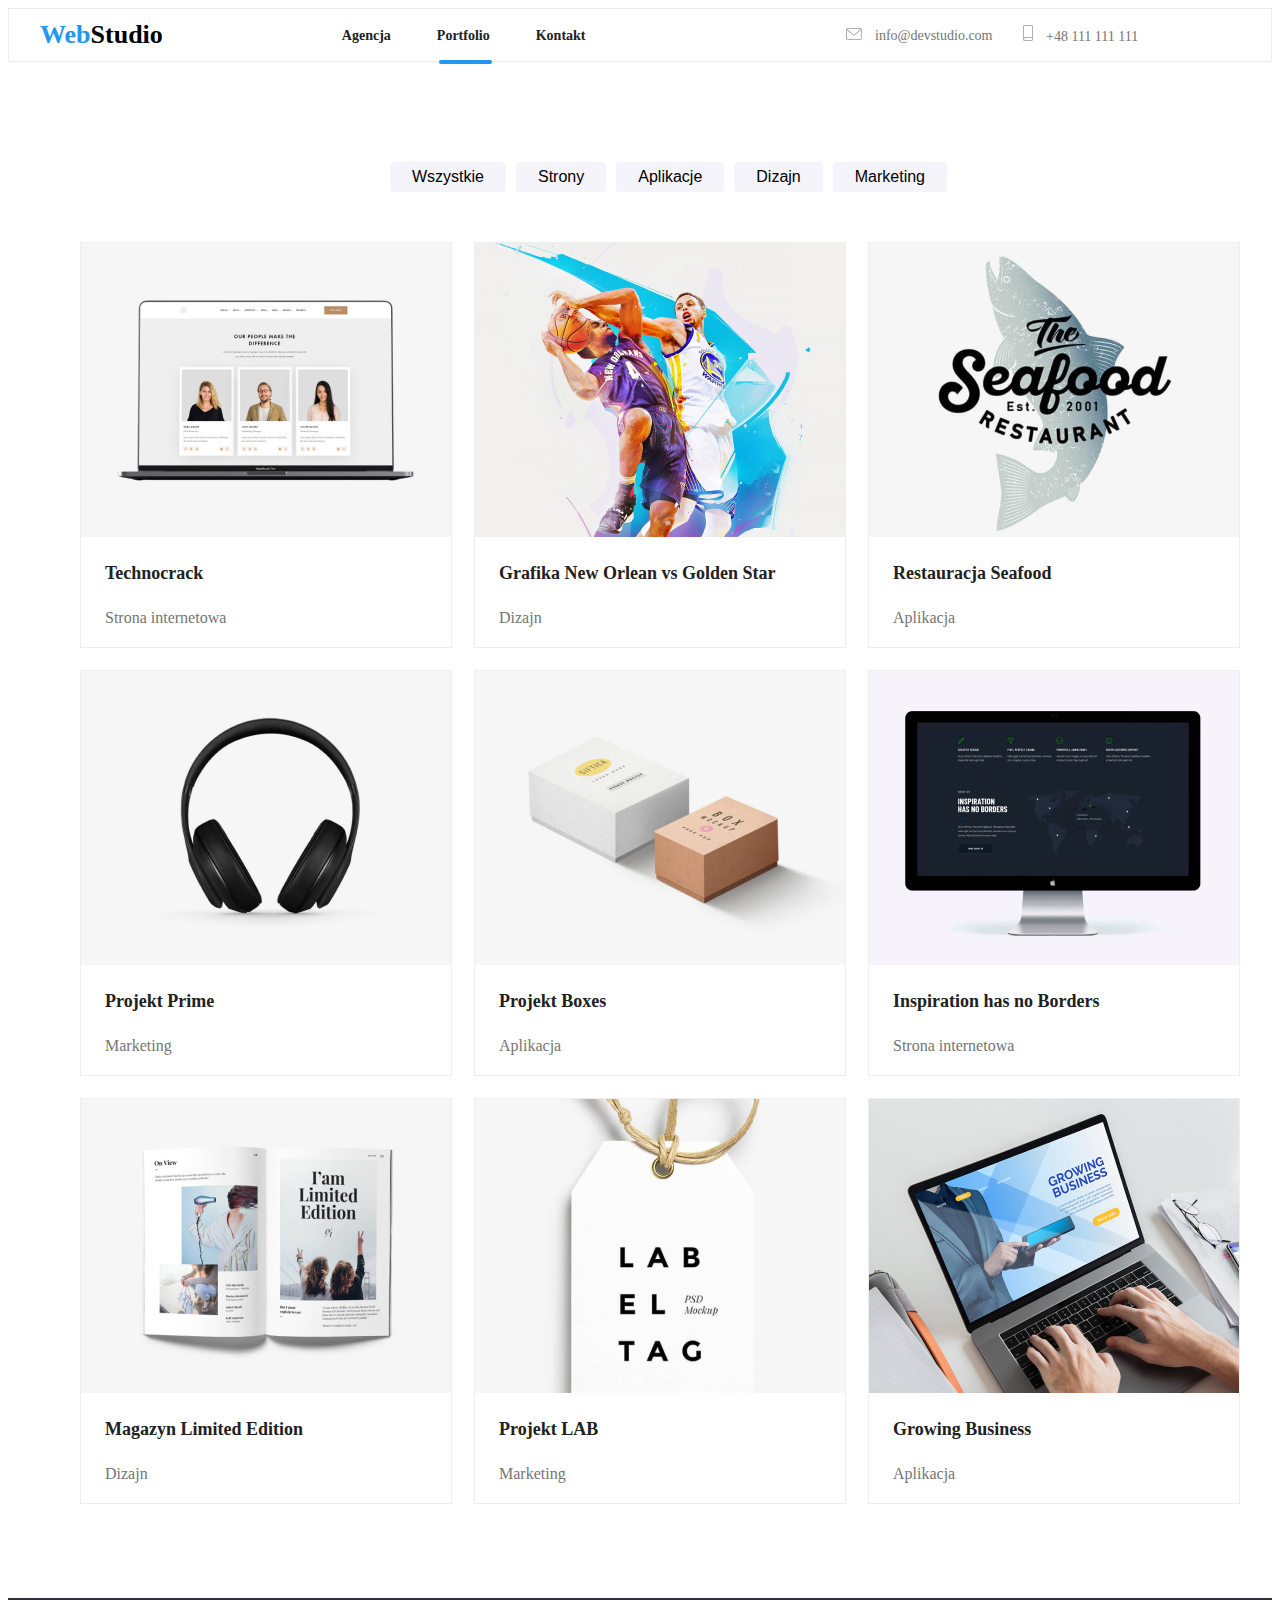
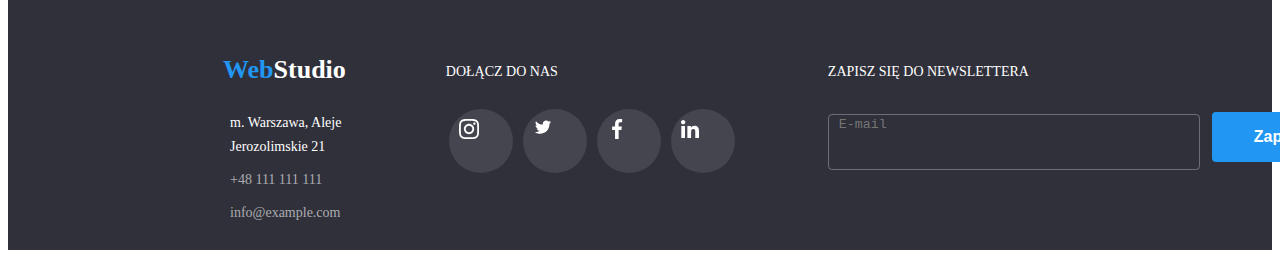
==== commit d82db7b0: "add" ====
--- a/portfolio.html
+++ b/portfolio.html
@@ -12,13 +12,20 @@
       href="https://fonts.googleapis.com/css2?family=Raleway:wght@700&family=Roboto:wght@400;500;700;900&display=swap"
       rel="stylesheet"
     />
-    <link rel="stylesheet" href="./css/styles.css" />
+    <link
+      rel="stylesheet"
+      href="https://cdnjs.cloudflare.com/ajax/libs/modern-normalize/1.1.0/modern-normalize.min.css"
+      integrity="sha512-wpPYUAdjBVSE4KJnH1VR1HeZfpl1ub8YT/NKx4PuQ5NmX2tKuGu6U/JRp5y+Y8XG2tV+wKQpNHVUX03MfMFn9Q=="
+      crossorigin="anonymous"
+      referrerpolicy="no-referrer"
+    />
+    <link rel="stylesheet" href="css/main.min.css" />
   </head>
   <body>
-    <header class="border">
-      <div class="header-container">
-        <a href="index.html" class="header-logo"
-          ><span class="color-blue">Web</span>Studio</a
+    <header class="header_border">
+      <div class="header container">
+        <a href="index.html" class="logo"
+          ><span class="logo_text_blue">Web</span>Studio</a
         >
         <nav>
           <ul class="navigation">
@@ -76,211 +83,214 @@
         </ul>
       </div>
       <div class="container">
-        <ul class="main-picture">
-          <li class="picture">
-            <div class="box-picture">
-              <div class="overlay">
-                <p>
-                  Technocrack jest popularną platformą wykorzystywaną do
-                  rozpowszechniania koronawirusa. Firmy wykorzystują tę
-                  platformę do celów szpiegowskich i ataków na niezabezpieczone
-                  serwery konkurencji
-                </p>
-              </div>
-              <img
-                src="./images/photo-1.jpg"
-                alt="computer"
-                width="370"
-                height="294"
-              />
-            </div>
-            <h3>Technocrack</h3>
-            <p>Strona internetowa</p>
-          </li>
+        <section>
+          <ul class="picture">
+            <li class="picture_border">
+              <div class="picture_box">
+                <div class="overlay">
+                  <p>
+                    Technocrack jest popularną platformą wykorzystywaną do
+                    rozpowszechniania koronawirusa. Firmy wykorzystują tę
+                    platformę do celów szpiegowskich i ataków na
+                    niezabezpieczone serwery konkurencji
+                  </p>
+                </div>
+                <img
+                  src="./images/photo-1.jpg"
+                  alt="computer"
+                  width="370"
+                  height="294"
+                />
+              </div>
+              <h3 class="picture_header">Technocrack</h3>
+              <p class="picture_text">Strona internetowa</p>
+            </li>
 
-          <li class="picture">
-            <div class="box-picture">
-              <div class="overlay">
-                <p>
-                  Technocrack jest popularną platformą wykorzystywaną do
-                  rozpowszechniania koronawirusa. Firmy wykorzystują tę
-                  platformę do celów szpiegowskich i ataków na niezabezpieczone
-                  serwery konkurencji
-                </p>
-              </div>
-              <img
-                src="./images/photo-2.jpg"
-                alt="Two men's play on basketball"
-                width="370"
-                height="294"
-              />
-            </div>
-            <h3>Grafika New Orlean vs Golden Star</h3>
-            <p>Dizajn</p>
-          </li>
+            <li class="picture_border">
+              <div class="picture_box">
+                <div class="overlay">
+                  <p>
+                    Technocrack jest popularną platformą wykorzystywaną do
+                    rozpowszechniania koronawirusa. Firmy wykorzystują tę
+                    platformę do celów szpiegowskich i ataków na
+                    niezabezpieczone serwery konkurencji
+                  </p>
+                </div>
+                <img
+                  src="./images/photo-2.jpg"
+                  alt="Two men's play on basketball"
+                  width="370"
+                  height="294"
+                />
+              </div>
+              <h3 class="picture_header">Grafika New Orlean vs Golden Star</h3>
+              <p class="picture_text">Dizajn</p>
+            </li>
 
-          <li class="picture">
-            <div class="box-picture">
-              <div class="overlay">
-                <p>
-                  Technocrack jest popularną platformą wykorzystywaną do
-                  rozpowszechniania koronawirusa. Firmy wykorzystują tę
-                  platformę do celów szpiegowskich i ataków na niezabezpieczone
-                  serwery konkurencji
-                </p>
-              </div>
-              <img
-                src="./images/photo-3.jpg"
-                alt="restaurant"
-                width="370"
-                height="294"
-              />
-            </div>
+            <li class="picture_border">
+              <div class="picture_box">
+                <div class="overlay">
+                  <p>
+                    Technocrack jest popularną platformą wykorzystywaną do
+                    rozpowszechniania koronawirusa. Firmy wykorzystują tę
+                    platformę do celów szpiegowskich i ataków na
+                    niezabezpieczone serwery konkurencji
+                  </p>
+                </div>
+                <img
+                  src="./images/photo-3.jpg"
+                  alt="restaurant"
+                  width="370"
+                  height="294"
+                />
+              </div>
 
-            <h3>Restauracja Seafood</h3>
-            <p>Aplikacja</p>
-          </li>
-          <li class="picture">
-            <div class="box-picture">
-              <div class="overlay">
-                <p>
-                  Technocrack jest popularną platformą wykorzystywaną do
-                  rozpowszechniania koronawirusa. Firmy wykorzystują tę
-                  platformę do celów szpiegowskich i ataków na niezabezpieczone
-                  serwery konkurencji
-                </p>
-              </div>
-              <img
-                src="./images/photo-4.jpg"
-                alt="headphones"
-                width="370"
-                height="294"
-              />
-            </div>
-            <h3>Projekt Prime</h3>
-            <p>Marketing</p>
-          </li>
-          <li class="picture">
-            <div class="box-picture">
-              <div class="overlay">
-                <p>
-                  Technocrack jest popularną platformą wykorzystywaną do
-                  rozpowszechniania koronawirusa. Firmy wykorzystują tę
-                  platformę do celów szpiegowskich i ataków na niezabezpieczone
-                  serwery konkurencji
-                </p>
-              </div>
-              <img
-                src="./images/photo-5.jpg"
-                alt="two boxes"
-                width="370"
-                height="294"
-              />
-            </div>
-            <h3>Projekt Boxes</h3>
-            <p>Aplikacja</p>
-          </li>
-          <li class="picture">
-            <div class="box-picture">
-              <div class="overlay">
-                <p>
-                  Technocrack jest popularną platformą wykorzystywaną do
-                  rozpowszechniania koronawirusa. Firmy wykorzystują tę
-                  platformę do celów szpiegowskich i ataków na niezabezpieczone
-                  serwery konkurencji
-                </p>
-              </div>
-              <img
-                src="./images/photo-6.jpg"
-                alt="monitor"
-                width="370"
-                height="294"
-              />
-            </div>
-            <h3>Inspiration has no Borders</h3>
-            <p>Strona internetowa</p>
-          </li>
-          <li class="picture">
-            <div class="box-picture">
-              <div class="overlay">
-                <p>
-                  Technocrack jest popularną platformą wykorzystywaną do
-                  rozpowszechniania koronawirusa. Firmy wykorzystują tę
-                  platformę do celów szpiegowskich i ataków na niezabezpieczone
-                  serwery konkurencji
-                </p>
-              </div>
-              <img
-                src="./images/photo-7.jpg"
-                alt="open book"
-                width="370"
-                height="294"
-              />
-            </div>
-            <h3>Magazyn Limited Edition</h3>
-            <p>Dizajn</p>
-          </li>
-          <li class="picture">
-            <div class="box-picture">
-              <div class="overlay">
-                <p>
-                  Technocrack jest popularną platformą wykorzystywaną do
-                  rozpowszechniania koronawirusa. Firmy wykorzystują tę
-                  platformę do celów szpiegowskich i ataków na niezabezpieczone
-                  serwery konkurencji
-                </p>
-              </div>
-              <img
-                src="./images/photo-8.jpg"
-                alt="poster"
-                width="370"
-                height="294"
-              />
-            </div>
-            <h3>Projekt LAB</h3>
-            <p>Marketing</p>
-          </li>
-          <li class="picture">
-            <div class="box-picture">
-              <div class="overlay">
-                <p>
-                  Technocrack jest popularną platformą wykorzystywaną do
-                  rozpowszechniania koronawirusa. Firmy wykorzystują tę
-                  platformę do celów szpiegowskich i ataków na niezabezpieczone
-                  serwery konkurencji
-                </p>
-              </div>
-              <img
-                src="./images/photo-9.jpg"
-                alt="write on keyboard"
-                width="370"
-                height="294"
-              />
-            </div>
-
-            <h3>Growing Business</h3>
-            <p>Aplikacja</p>
-          </li>
-        </ul>
+              <h3 class="picture_header">Restauracja Seafood</h3>
+              <p class="picture_text">Aplikacja</p>
+            </li>
+            <li class="picture_border">
+              <div class="picture_box">
+                <div class="overlay">
+                  <p>
+                    Technocrack jest popularną platformą wykorzystywaną do
+                    rozpowszechniania koronawirusa. Firmy wykorzystują tę
+                    platformę do celów szpiegowskich i ataków na
+                    niezabezpieczone serwery konkurencji
+                  </p>
+                </div>
+                <img
+                  src="./images/photo-4.jpg"
+                  alt="headphones"
+                  width="370"
+                  height="294"
+                />
+              </div>
+              <h3 class="picture_header">Projekt Prime</h3>
+              <p class="picture_text">Marketing</p>
+            </li>
+            <li class="picture_border">
+              <div class="picture_box">
+                <div class="overlay">
+                  <p>
+                    Technocrack jest popularną platformą wykorzystywaną do
+                    rozpowszechniania koronawirusa. Firmy wykorzystują tę
+                    platformę do celów szpiegowskich i ataków na
+                    niezabezpieczone serwery konkurencji
+                  </p>
+                </div>
+                <img
+                  src="./images/photo-5.jpg"
+                  alt="two boxes"
+                  width="370"
+                  height="294"
+                />
+              </div>
+              <h3 class="picture_header">Projekt Boxes</h3>
+              <p class="picture_text">Aplikacja</p>
+            </li>
+            <li class="picture_border">
+              <div class="picture_box">
+                <div class="overlay">
+                  <p>
+                    Technocrack jest popularną platformą wykorzystywaną do
+                    rozpowszechniania koronawirusa. Firmy wykorzystują tę
+                    platformę do celów szpiegowskich i ataków na
+                    niezabezpieczone serwery konkurencji
+                  </p>
+                </div>
+                <img
+                  src="./images/photo-6.jpg"
+                  alt="monitor"
+                  width="370"
+                  height="294"
+                />
+              </div>
+              <h3 class="picture_header">Inspiration has no Borders</h3>
+              <p class="picture_text">Strona internetowa</p>
+            </li>
+            <li class="picture_border">
+              <div class="picture_box">
+                <div class="overlay">
+                  <p>
+                    Technocrack jest popularną platformą wykorzystywaną do
+                    rozpowszechniania koronawirusa. Firmy wykorzystują tę
+                    platformę do celów szpiegowskich i ataków na
+                    niezabezpieczone serwery konkurencji
+                  </p>
+                </div>
+                <img
+                  src="./images/photo-7.jpg"
+                  alt="open book"
+                  width="370"
+                  height="294"
+                />
+              </div>
+              <h3 class="picture_header">Magazyn Limited Edition</h3>
+              <p class="picture_text">Dizajn</p>
+            </li>
+            <li class="picture_border">
+              <div class="picture_box">
+                <div class="overlay">
+                  <p>
+                    Technocrack jest popularną platformą wykorzystywaną do
+                    rozpowszechniania koronawirusa. Firmy wykorzystują tę
+                    platformę do celów szpiegowskich i ataków na
+                    niezabezpieczone serwery konkurencji
+                  </p>
+                </div>
+                <img
+                  src="./images/photo-8.jpg"
+                  alt="poster"
+                  width="370"
+                  height="294"
+                />
+              </div>
+              <h3 class="picture_header">Projekt LAB</h3>
+              <p class="picture_text">Marketing</p>
+            </li>
+            <li class="picture_border">
+              <div class="picture_box">
+                <div class="overlay">
+                  <p>
+                    Technocrack jest popularną platformą wykorzystywaną do
+                    rozpowszechniania koronawirusa. Firmy wykorzystują tę
+                    platformę do celów szpiegowskich i ataków na
+                    niezabezpieczone serwery konkurencji
+                  </p>
+                </div>
+                <img
+                  src="./images/photo-9.jpg"
+                  alt="write on keyboard"
+                  width="370"
+                  height="294"
+                />
+              </div>
+              <h3 class="picture_header">Growing Business</h3>
+              <p class="picture_text">Aplikacja</p>
+            </li>
+          </ul>
+        </section>
       </div>
     </main>
     <footer>
       <div class="footer_box">
-        <div class="footer_container">
-          <p class="footer_logo"><span class="color-blue">Web</span>Studio</p>
+        <div class="footer_one">
+          <p class="footer_logo">
+            <span class="logo_text_blue">Web</span>Studio
+          </p>
           <address>
             <ul class="footer_contact">
-              <li class="footer_list">
-                <span class="color-white"
+              <li class="footer_adres">
+                <span class="footer_text_white"
                   >m. Warszawa, Aleje Jerozolimskie 21</span
                 >
               </li>
-              <li class="footer_list">
+              <li class="footer_adres">
                 <a href="tel:+48111111111" class="footer_link"
                   >+48 111 111 111</a
                 >
               </li>
-              <li class="footer_list">
+              <li class="footer_adres">
                 <a href="mailto:info@example.com" class="footer_link"
                   >info@example.com</a
                 >
@@ -288,41 +298,41 @@
             </ul>
           </address>
         </div>
-        <div class="footer-container_two">
+        <div class="footer_two">
           <p class="footer_text">DOŁĄCZ DO NAS</p>
-          <ul class="footer_icon">
-            <li class="footer-icon_item_two">
-              <svg class="icon" width="20" height="20">
+          <ul class="footer_item">
+            <li class="footer_list">
+              <svg class="footer_icon" width="20" height="20">
                 <use href="./images/icons.svg#icon-instagram-2"></use>
               </svg>
             </li>
-            <li class="footer-icon_item_two">
-              <svg class="icon" width="20" height="16.25">
+            <li class="footer_list">
+              <svg class="footer_icon" width="20" height="16.25">
                 <use href="./images/icons.svg#icon-twitter-1"></use>
               </svg>
             </li>
-            <li class="footer-icon_item_two">
-              <svg class="icon" width="20" height="20">
+            <li class="footer_list">
+              <svg class="footer_icon" width="20" height="20">
                 <use href="./images/icons.svg#icon-facebook-1"></use>
               </svg>
             </li>
-            <li class="footer-icon_item_two">
-              <svg class="icon" width="18" height="20">
+            <li class="footer_list">
+              <svg class="footer_icon" width="18" height="20">
                 <use href="./images/icons.svg#icon-linkedin-1"></use>
               </svg>
             </li>
           </ul>
         </div>
-        <div class="footer-container_three">
+        <div class="footer_three">
           <p class="footer_text">ZAPISZ SIĘ DO NEWSLETTERA</p>
           <textarea
-            class="footer-newsletter_portfolio"
+            class="footer_newsletter"
             name="newsletter"
             rows="5"
             placeholder="E-mail"
           ></textarea>
         </div>
-        <div class="footer-container_four">
+        <div class="footer_four">
           <label>
             <button class="button_submit" type="submit">
               Zapisz się
--- a/css/main.min.css
+++ b/css/main.min.css
@@ -0,0 +1 @@
+.header{display:-webkit-box;display:-ms-flexbox;display:flex;-webkit-box-align:center;-ms-flex-align:center;align-items:center;margin-top:24px}.header_border{border:1px solid #ececec;margin-bottom:100px}.logo{font-size:26px;font-weight:700;line-height:1.19;color:#000;text-decoration:none}.logo_text_blue{color:#2196f3}.navigation{display:-webkit-box;display:-ms-flexbox;display:flex;list-style:none;margin-left:93px}.navigation_link{font-size:14px;font-weight:700;line-height:1.14;color:#212121;text-decoration:none;margin-left:46px;margin-top:8px;-webkit-transition-property:color;transition-property:color;-webkit-transition-duration:250ms;transition-duration:250ms;-webkit-transition-timing-function:cubic-bezier(0.4, 0, 0.2, 1);transition-timing-function:cubic-bezier(0.4, 0, 0.2, 1)}.navigation_link:hover,.navigation_link:focus{color:#2196f3}.underline::after{display:block;position:absolute;content:"";background-color:#2196f3;height:4px;width:53px;border-radius:2px;margin-left:48px;margin-top:16px}.contact{display:-webkit-box;display:-ms-flexbox;display:flex;text-align:center;-webkit-box-align:center;-ms-flex-align:center;align-items:center;margin-left:220px}.contact_list{list-style:none;margin-right:30px;-webkit-transition-property:color;transition-property:color;-webkit-transition-duration:250ms;transition-duration:250ms;-webkit-transition-timing-function:cubic-bezier(0.4, 0, 0.2, 1);transition-timing-function:cubic-bezier(0.4, 0, 0.2, 1)}.contact_list:hover{color:#2196f3;-webkit-transition:250ms;transition:250ms}.contact_link{color:#757575;text-decoration:none;font-weight:500;font-size:14px;line-height:16px;-webkit-transition-property:color;transition-property:color;-webkit-transition-duration:250ms;transition-duration:250ms;-webkit-transition-timing-function:cubic-bezier(0.4, 0, 0.2, 1);transition-timing-function:cubic-bezier(0.4, 0, 0.2, 1)}.contact_link:hover{color:#2196f3}.contact_icon{fill:#afb1b8;margin-right:10px;-webkit-transition-property:fill;transition-property:fill}.contact_link:hover .contact_icon{fill:#2196f3;-webkit-transition:250ms;transition:250ms}.main_section{background-image:-webkit-gradient(linear, left top, left bottom, from(rgba(47, 48, 58, 0.4)), to(rgba(47, 48, 58, 0.4))),url(../images/wrapper-page.jpg);background-image:linear-gradient(rgba(47, 48, 58, 0.4), rgba(47, 48, 58, 0.4)),url(../images/wrapper-page.jpg);width:1600px;height:600px;margin-top:-29px;background-repeat:no-repeat}.main_section_title{font-size:44px;font-weight:900;line-height:1.16;color:#fff;text-align:center;padding:200px 452px 40px 452px}.main_section_button{background:#2196f3;-webkit-box-shadow:0px 4px 4px rgba(0,0,0,.15);box-shadow:0px 4px 4px rgba(0,0,0,.15);border-radius:4px;border:#2196f3;color:#fff;cursor:pointer;width:200px;height:50px;padding:10px 41px;margin-bottom:210px;margin-left:700px}.icon{display:-webkit-box;display:-ms-flexbox;display:flex;padding-right:30px;-webkit-transition-property:fill;transition-property:fill;margin-left:-100px}.icon_item{display:-webkit-box;display:-ms-flexbox;display:flex}.icon_item>li{list-style-type:none;padding-right:30px}.icon_svg{background-color:#f5f4fa;width:270px;height:120px}.icon_header{font-weight:700;font-size:14px;line-height:1.14;color:#212121}.icon_text{font-weight:400;font-size:14px;line-height:24px;color:#757575}.work{margin-left:-90px}.work_title{font-size:36px;line-height:1.16;text-align:center}.work_photo{list-style:none;display:-webkit-box;display:-ms-flexbox;display:flex;-webkit-box-pack:center;-ms-flex-pack:center;justify-content:center}.work_description{padding:20px}.work_box{position:absolute;width:370px;height:70px;background-color:#2f303a;opacity:.8;margin-top:224px}.work_box p{color:#fff;font-weight:700;font-size:14px;text-align:center;padding-top:10px}.team{background:#f5f4fa;max-width:1600px}.team_title{font-size:36px;line-height:1.16;text-align:center;padding-top:94px}.team_list{display:-webkit-box;display:-ms-flexbox;display:flex;list-style:none;-webkit-box-pack:justify;-ms-flex-pack:justify;justify-content:space-between;margin-left:215px;margin-right:215px}.team_people{border:1px solid #ddd;-webkit-box-shadow:0px 1px 3px rgba(0,0,0,.12),0px 1px 1px rgba(0,0,0,.14),0px 2px 1px rgba(0,0,0,.2);box-shadow:0px 1px 3px rgba(0,0,0,.12),0px 1px 1px rgba(0,0,0,.14),0px 2px 1px rgba(0,0,0,.2);border-radius:0px 0px 4px 4px;height:428px;background:#fff;text-align:center;margin-top:50px;margin-bottom:94px}.team_people h3{color:#212121;font-size:16px;line-height:1.18;text-align:center}.team_people p{color:#757575;font-size:16px;line-height:1.18;text-align:center}.our{display:-webkit-box;display:-ms-flexbox;display:flex;-webkit-box-pack:justify;-ms-flex-pack:justify;justify-content:space-between;padding-right:25px;padding-left:25px;list-style-type:none}.our-team{width:44px;height:44px;border-radius:50%;background-color:#fff;-webkit-transition-property:background-color,fill;transition-property:background-color,fill;-webkit-transition-duration:250ms;transition-duration:250ms;-webkit-transition-timing-function:cubic-bezier(0.4, 0, 0.2, 1);transition-timing-function:cubic-bezier(0.4, 0, 0.2, 1)}.our-team:hover{background-color:#2196f3;cursor:pointer}.our-team_icon{fill:#afb1b8;width:30px;height:30px;margin-top:5px;padding:6px;-webkit-transition-property:fill;transition-property:fill;-webkit-transition-duration:250ms;transition-duration:250ms;-webkit-transition-timing-function:cubic-bezier(0.4, 0, 0.2, 1);transition-timing-function:cubic-bezier(0.4, 0, 0.2, 1)}.our-team_icon:hover{fill:#fff}.customer{display:inline-block;-webkit-box-pack:justify;-ms-flex-pack:justify;justify-content:space-between;margin-left:-50px}.customer_text{font-weight:700;font-size:36px;line-height:42px;color:#212121;text-align:center}.customer_icon{margin-top:40px;border:solid 1px #afb1b8;fill:#afb1b8;border-radius:4px;margin-right:20px;-webkit-transition-property:border,fill;transition-property:border,fill;-webkit-transition-duration:250ms;transition-duration:250ms;-webkit-transition-timing-function:cubic-bezier(0.4, 0, 0.2, 1);transition-timing-function:cubic-bezier(0.4, 0, 0.2, 1)}.customer_icon:hover{fill:#2196f3;border:1px solid #2196f3;cursor:pointer}.footer_box{display:-webkit-box;display:-ms-flexbox;display:flex;background-color:#2f303a;height:252px}.footer_one{padding-top:30px;margin-left:215px}.footer_two{padding-top:52px;padding-left:100px}.footer_three{padding-left:80px;padding-top:52px}.footer_four{padding-top:114px}.footer_text{color:#fff;font-size:14px;line-height:16px;padding-bottom:10px}.footer_text_white{color:#fff}.footer_logo{font-weight:700;font-size:26px;line-height:31px;color:#fff}.footer_contact{font-size:14px;font-style:normal;line-height:1.71;color:#757575;list-style-type:none;margin-left:-33px}.footer_adres{padding-bottom:9px}.footer_link{color:rgba(255,255,255,.6);text-decoration:none}.footer_list{list-style-type:none;width:44px;height:44px;background-color:rgba(255,255,255,.1019607843);border-radius:50%;margin-right:10px;padding:10px;cursor:pointer;-webkit-transition-property:background-color;transition-property:background-color;-webkit-transition-duration:250ms;transition-duration:250ms;-webkit-transition-timing-function:cubic-bezier(0.4, 0, 0.2, 1);transition-timing-function:cubic-bezier(0.4, 0, 0.2, 1)}.footer_list:focus,.footer_list:hover{background:#2196f3}.footer_item{fill:#fff;display:-webkit-box;display:-ms-flexbox;display:flex;padding:3px}.footer_icon{fill:#fff}.footer_newsletter{background-color:rgba(0,0,0,0);border:1px solid rgba(255,255,255,.3019607843);border-radius:4px;width:358px;height:50px;padding-left:10px}.button_submit{text-align:justify;padding-left:42px;width:200px;height:50px;font-size:16px;font-weight:700;color:#fff;background-color:#2196f3;border-radius:4px;border:#2196f3;margin-left:12px;cursor:pointer}.button_icon{position:absolute;fill:#fff;margin-left:24px}.footer_three p{color:#fff;font-size:14px;padding-bottom:20px}.backdrop{position:fixed;left:0;top:0;width:100%;height:100%;background-color:rgba(0,0,0,.1);opacity:1;visibility:visible;-webkit-transition-property:opacity,visibility,-webkit-transform;transition-property:opacity,visibility,-webkit-transform;transition-property:opacity,visibility,transform;transition-property:opacity,visibility,transform,-webkit-transform;-webkit-transition-timing-function:cubic-bezier(0.4, 0, 0.2, 1);transition-timing-function:cubic-bezier(0.4, 0, 0.2, 1);-webkit-transition-duration:250ms;transition-duration:250ms}.modal{position:absolute;top:50%;left:50%;-webkit-transform:translate(-50%, -50%);transform:translate(-50%, -50%);width:528px;height:581px;background-color:#fff}.close_svg:hover,.close_svg:focus{fill:#2196f3}.close_btn{position:absolute;top:8px;right:8px;width:30px;height:30px;right:8px;top:8px;border-radius:50%;padding:6px;cursor:pointer;border:1px solid rgba(0,0,0,.1);background-color:#fff;-webkit-transition:250ms cubic-bezier(0.4, 0, 0.2, 1);transition:250ms cubic-bezier(0.4, 0, 0.2, 1)}.close_btn:hover{border-color:#2196f3}.is-hidden{visibility:hidden;opacity:0;pointer-events:none}label{-webkit-box-orient:vertical;-webkit-box-direction:normal;-ms-flex-direction:column;flex-direction:column}input{width:448px;height:40px}.form_date{font-size:20px;font-weight:700;color:#212121;text-align:center;padding-top:20px}.input{display:inline-block}.input_text{padding-top:12px;margin-left:40px;font-size:12px;color:#757575;position:absolute}.input_icon{display:inline-block;position:absolute;margin-left:-435px;margin-top:40px;width:18px;height:18px}.input_border{border:1px solid rgba(33,33,33,.2);border-radius:4px;margin-left:40px;padding:.5em 2em .5em 2em;margin-top:28px;-webkit-transition:border-color .2s ease-in-out;transition:border-color .2s ease-in-out;-webkit-transition:250ms cubic-bezier(0.4, 0, 0.2, 1);transition:250ms cubic-bezier(0.4, 0, 0.2, 1)}.input_border:focus{border-color:#2196f3;outline:none;cursor:pointer}.input_border:focus+.input_icon{fill:#2196f3}.input_form{font-size:12px;border:1px solid rgba(33,33,33,.2);border-radius:4px;margin-left:40px;padding:.5em 2em .5em 2em;margin-top:28px;height:120px;width:448px;-webkit-transition:250ms cubic-bezier(0.4, 0, 0.2, 1);transition:250ms cubic-bezier(0.4, 0, 0.2, 1)}.input_form:hover{border-color:#2196f3;outline:none}.input_form::-webkit-input-placeholder-shown{color:rgba(117,117,117,.5019607843)}.input_form::-moz-placeholder-shown{color:rgba(117,117,117,.5019607843)}.input_form:-ms-input-placeholder-shown{color:rgba(117,117,117,.5019607843)}.input_form::-ms-input-placeholder-shown{color:rgba(117,117,117,.5019607843)}.input_form::placeholder-shown{color:rgba(117,117,117,.5019607843)}textarea{resize:none}.button_send{width:200px;height:50px;font-size:16px;font-weight:700;color:#fff;background-color:#2196f3;text-align:center;border-radius:4px;border:#2196f3;margin-top:30px;margin-left:164px;-webkit-box-shadow:0px 4px 4px rgba(0,0,0,.15);box-shadow:0px 4px 4px rgba(0,0,0,.15);cursor:pointer}.statement_regulation{margin-top:20px;text-align:center;display:block}input[type=checkbox]{display:none}input[type=checkbox]+label{position:relative;font-size:14px;color:#757575;padding-left:23px}input[type=checkbox]+label a{color:#2196f3}input[type=checkbox]+label::before{content:"";background:url("data:image/svg+xml;charset=utf8,%3Csvg xmlns='http://www.w3.org/2000/svg' width='16' height='15' fill='none'%3E%3Cpath fill='%23212121' d='M14.222 1.667v11.666H1.778V1.667h12.444Zm0-1.667H1.778C.8 0 0 .75 0 1.667v11.666C0 14.25.8 15 1.778 15h12.444C15.2 15 16 14.25 16 13.333V1.667C16 .75 15.2 0 14.222 0Z'/%3E%3C/svg%3E") no-repeat;width:16px;height:15px;margin-right:8px;top:2px;left:2px;display:block;position:absolute;cursor:pointer;-webkit-transition-property:background-image;transition-property:background-image;-webkit-transition:250ms cubic-bezier(0.4, 0, 0.2, 1);transition:250ms cubic-bezier(0.4, 0, 0.2, 1)}input[type=checkbox]:checked+label::before{background:url("data:image/svg+xml;charset=utf8,%3Csvg width='16' height='15' viewBox='0 0 16 15' fill='none' xmlns='http://www.w3.org/2000/svg'%3E%3Crect width='16' height='15' rx='2' fill='%232196F3'/%3E%3Cpath d='M3.95703 7.75166L3.88825 7.68604L3.81923 7.75141L2.93123 8.59258L2.85486 8.66492L2.93097 8.73753L6.42671 12.0724L6.49574 12.1382L6.56476 12.0724L14.069 4.91352L14.1449 4.84116L14.069 4.76881L13.1873 3.92764L13.1183 3.86183L13.0493 3.92761L6.49577 10.1735L3.95703 7.75166Z' fill='white' stroke='white' stroke-width='0.2'/%3E%3C/svg%3E") no-repeat}.button{display:-webkit-box;display:-ms-flexbox;display:flex;list-style:none;margin-left:310px}.button_size{margin-right:10px}.button_description{background:#f5f4fa;font-weight:500;font-size:16px;border-radius:4px;padding:6px 22px 6px 22px;border:solid 0px gray;-webkit-transition-property:color,background-color,-webkit-box-shadow;transition-property:color,background-color,-webkit-box-shadow;transition-property:color,background-color,box-shadow;transition-property:color,background-color,box-shadow,-webkit-box-shadow;-webkit-transition-duration:250ms;transition-duration:250ms;-webkit-transition-timing-function:cubic-bezier(0.4, 0, 0.2, 1);transition-timing-function:cubic-bezier(0.4, 0, 0.2, 1)}.button_description:hover,.button_description:focus{cursor:pointer;background-color:#2196f3;color:#fff;-webkit-box-shadow:0px 3px 1px rgba(0,0,0,.1),0px 1px 2px rgba(0,0,0,.08),0px 2px 2px rgba(0,0,0,.12);box-shadow:0px 3px 1px rgba(0,0,0,.1),0px 1px 2px rgba(0,0,0,.08),0px 2px 2px rgba(0,0,0,.12)}.picture{display:-webkit-box;display:-ms-flexbox;display:flex;-ms-flex-wrap:wrap;flex-wrap:wrap;gap:22px;list-style:none;margin-top:50px}.picture_border{border:1px solid #eee;height:404px;cursor:pointer;-webkit-transition-property:-webkit-box-shadow;transition-property:-webkit-box-shadow;transition-property:box-shadow;transition-property:box-shadow, -webkit-box-shadow;-webkit-transition-duration:250ms;transition-duration:250ms;-webkit-transition-timing-function:cubic-bezier(0.4, 0, 0.2, 1);transition-timing-function:cubic-bezier(0.4, 0, 0.2, 1)}.picture_border:hover{-webkit-box-shadow:0px 4px 13px 2px rgba(0,0,0,.3);box-shadow:0px 4px 13px 2px rgba(0,0,0,.3)}.picture_header{color:#212121;padding-left:24px;font-size:18px;line-height:2}.picture_text{padding-left:24px;color:#757575;font-size:16px;line-height:1,87}.picture_box:hover .overlay,.picture_border:hover .overlay{-webkit-transform:translatex(0);transform:translatex(0)}.picture_box{position:relative;width:370px;height:294px;overflow:hidden}.overlay{position:absolute;top:0;left:0;width:100%;height:100%;background-color:#2196f3;-webkit-transform:translatey(100%);transform:translatey(100%);-webkit-transition:-webkit-transform 250ms;transition:-webkit-transform 250ms;transition:transform 250ms;transition:transform 250ms, -webkit-transform 250ms}.overlay>p{color:#fff;font-size:18px;line-height:28px;padding:49px 45px 49px 24px}.container{width:1200px;margin:0 auto}section{margin-bottom:94px;width:100%}body{color:#212121}/*# sourceMappingURL=main.min.css.map */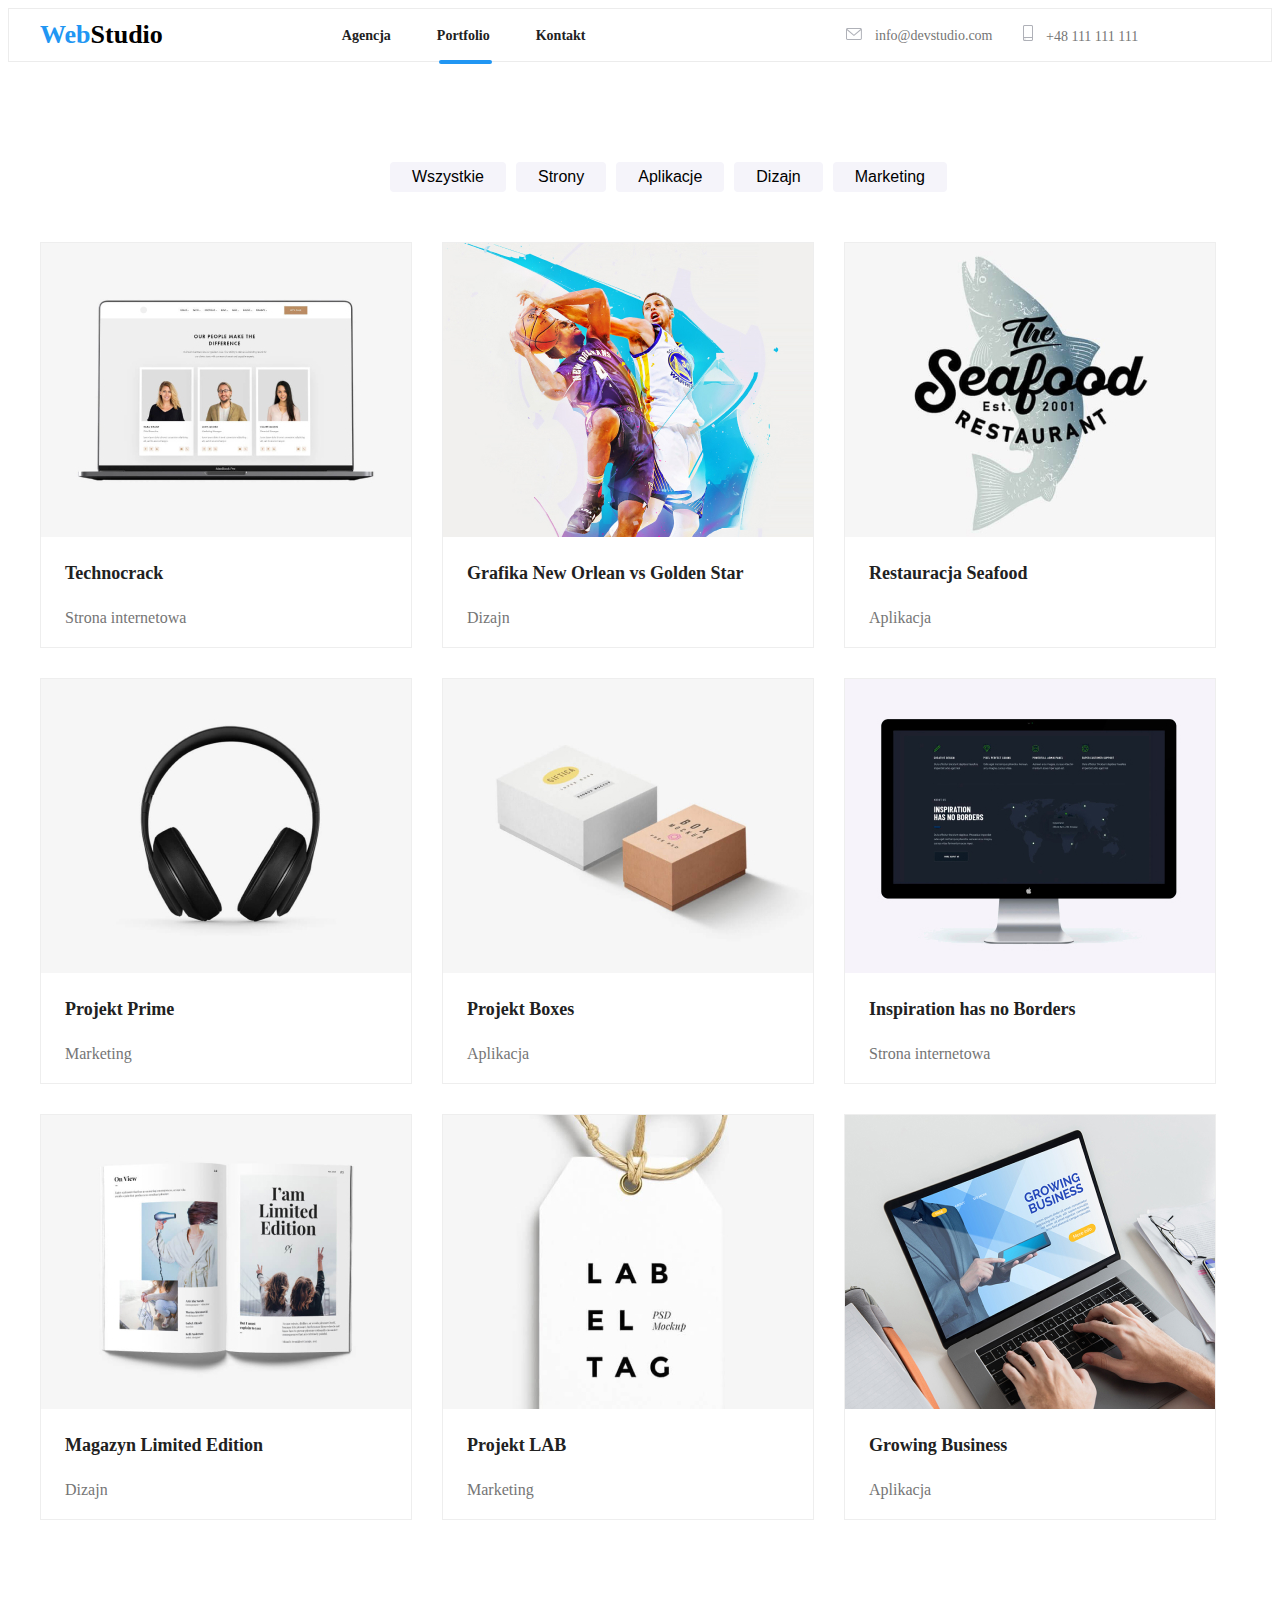
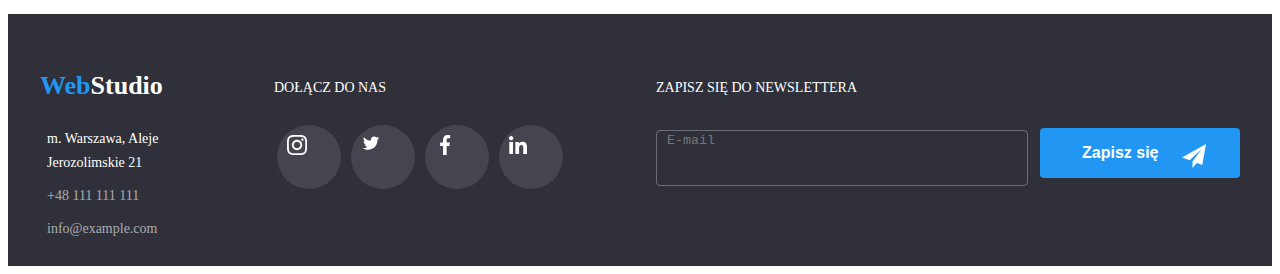
==== commit 272f2535: "add" ====
--- a/portfolio.html
+++ b/portfolio.html
@@ -273,79 +273,81 @@
       </div>
     </main>
     <footer>
-      <div class="footer_box">
-        <div class="footer_one">
-          <p class="footer_logo">
-            <span class="logo_text_blue">Web</span>Studio
-          </p>
-          <address>
-            <ul class="footer_contact">
-              <li class="footer_adres">
-                <span class="footer_text_white"
-                  >m. Warszawa, Aleje Jerozolimskie 21</span
-                >
+      <div class="container">
+        <div class="footer_box">
+          <div class="footer_one">
+            <p class="footer_logo">
+              <span class="logo_text_blue">Web</span>Studio
+            </p>
+            <address>
+              <ul class="footer_contact">
+                <li class="footer_adres">
+                  <span class="footer_text_white"
+                    >m. Warszawa, Aleje Jerozolimskie 21</span
+                  >
+                </li>
+                <li class="footer_adres">
+                  <a href="tel:+48111111111" class="footer_link"
+                    >+48 111 111 111</a
+                  >
+                </li>
+                <li class="footer_adres">
+                  <a href="mailto:info@example.com" class="footer_link"
+                    >info@example.com</a
+                  >
+                </li>
+              </ul>
+            </address>
+          </div>
+          <div class="footer_two">
+            <p class="footer_text">DOŁĄCZ DO NAS</p>
+            <ul class="footer_item">
+              <li class="footer_list">
+                <svg class="footer_icon" width="20" height="20">
+                  <use href="./images/icons.svg#icon-instagram-2"></use>
+                </svg>
               </li>
-              <li class="footer_adres">
-                <a href="tel:+48111111111" class="footer_link"
-                  >+48 111 111 111</a
-                >
+              <li class="footer_list">
+                <svg class="footer_icon" width="20" height="16.25">
+                  <use href="./images/icons.svg#icon-twitter-1"></use>
+                </svg>
               </li>
-              <li class="footer_adres">
-                <a href="mailto:info@example.com" class="footer_link"
-                  >info@example.com</a
-                >
+              <li class="footer_list">
+                <svg class="footer_icon" width="20" height="20">
+                  <use href="./images/icons.svg#icon-facebook-1"></use>
+                </svg>
+              </li>
+              <li class="footer_list">
+                <svg class="footer_icon" width="18" height="20">
+                  <use href="./images/icons.svg#icon-linkedin-1"></use>
+                </svg>
               </li>
             </ul>
-          </address>
-        </div>
-        <div class="footer_two">
-          <p class="footer_text">DOŁĄCZ DO NAS</p>
-          <ul class="footer_item">
-            <li class="footer_list">
-              <svg class="footer_icon" width="20" height="20">
-                <use href="./images/icons.svg#icon-instagram-2"></use>
-              </svg>
-            </li>
-            <li class="footer_list">
-              <svg class="footer_icon" width="20" height="16.25">
-                <use href="./images/icons.svg#icon-twitter-1"></use>
-              </svg>
-            </li>
-            <li class="footer_list">
-              <svg class="footer_icon" width="20" height="20">
-                <use href="./images/icons.svg#icon-facebook-1"></use>
-              </svg>
-            </li>
-            <li class="footer_list">
-              <svg class="footer_icon" width="18" height="20">
-                <use href="./images/icons.svg#icon-linkedin-1"></use>
-              </svg>
-            </li>
-          </ul>
-        </div>
-        <div class="footer_three">
-          <p class="footer_text">ZAPISZ SIĘ DO NEWSLETTERA</p>
-          <textarea
-            class="footer_newsletter"
-            name="newsletter"
-            rows="5"
-            placeholder="E-mail"
-          ></textarea>
-        </div>
-        <div class="footer_four">
-          <label>
-            <button class="button_submit" type="submit">
-              Zapisz się
-              <svg
-                class="button_icon"
-                width="24"
-                height="24"
-                viewBox="0 0 32 32"
-              >
-                <use href="./images/icons.svg#icon-icon-send" />
-              </svg>
-            </button>
-          </label>
+          </div>
+          <div class="footer_three">
+            <p class="footer_text">ZAPISZ SIĘ DO NEWSLETTERA</p>
+            <textarea
+              class="footer_newsletter"
+              name="newsletter"
+              rows="5"
+              placeholder="E-mail"
+            ></textarea>
+          </div>
+          <div class="footer_four">
+            <label>
+              <button class="button_submit" type="submit">
+                Zapisz się
+                <svg
+                  class="button_icon"
+                  width="24"
+                  height="24"
+                  viewBox="0 0 32 32"
+                >
+                  <use href="./images/icons.svg#icon-icon-send" />
+                </svg>
+              </button>
+            </label>
+          </div>
         </div>
       </div>
     </footer>
--- a/css/main.min.css
+++ b/css/main.min.css
@@ -1 +1 @@
-.header{display:-webkit-box;display:-ms-flexbox;display:flex;-webkit-box-align:center;-ms-flex-align:center;align-items:center;margin-top:24px}.header_border{border:1px solid #ececec;margin-bottom:100px}.logo{font-size:26px;font-weight:700;line-height:1.19;color:#000;text-decoration:none}.logo_text_blue{color:#2196f3}.navigation{display:-webkit-box;display:-ms-flexbox;display:flex;list-style:none;margin-left:93px}.navigation_link{font-size:14px;font-weight:700;line-height:1.14;color:#212121;text-decoration:none;margin-left:46px;margin-top:8px;-webkit-transition-property:color;transition-property:color;-webkit-transition-duration:250ms;transition-duration:250ms;-webkit-transition-timing-function:cubic-bezier(0.4, 0, 0.2, 1);transition-timing-function:cubic-bezier(0.4, 0, 0.2, 1)}.navigation_link:hover,.navigation_link:focus{color:#2196f3}.underline::after{display:block;position:absolute;content:"";background-color:#2196f3;height:4px;width:53px;border-radius:2px;margin-left:48px;margin-top:16px}.contact{display:-webkit-box;display:-ms-flexbox;display:flex;text-align:center;-webkit-box-align:center;-ms-flex-align:center;align-items:center;margin-left:220px}.contact_list{list-style:none;margin-right:30px;-webkit-transition-property:color;transition-property:color;-webkit-transition-duration:250ms;transition-duration:250ms;-webkit-transition-timing-function:cubic-bezier(0.4, 0, 0.2, 1);transition-timing-function:cubic-bezier(0.4, 0, 0.2, 1)}.contact_list:hover{color:#2196f3;-webkit-transition:250ms;transition:250ms}.contact_link{color:#757575;text-decoration:none;font-weight:500;font-size:14px;line-height:16px;-webkit-transition-property:color;transition-property:color;-webkit-transition-duration:250ms;transition-duration:250ms;-webkit-transition-timing-function:cubic-bezier(0.4, 0, 0.2, 1);transition-timing-function:cubic-bezier(0.4, 0, 0.2, 1)}.contact_link:hover{color:#2196f3}.contact_icon{fill:#afb1b8;margin-right:10px;-webkit-transition-property:fill;transition-property:fill}.contact_link:hover .contact_icon{fill:#2196f3;-webkit-transition:250ms;transition:250ms}.main_section{background-image:-webkit-gradient(linear, left top, left bottom, from(rgba(47, 48, 58, 0.4)), to(rgba(47, 48, 58, 0.4))),url(../images/wrapper-page.jpg);background-image:linear-gradient(rgba(47, 48, 58, 0.4), rgba(47, 48, 58, 0.4)),url(../images/wrapper-page.jpg);width:1600px;height:600px;margin-top:-29px;background-repeat:no-repeat}.main_section_title{font-size:44px;font-weight:900;line-height:1.16;color:#fff;text-align:center;padding:200px 452px 40px 452px}.main_section_button{background:#2196f3;-webkit-box-shadow:0px 4px 4px rgba(0,0,0,.15);box-shadow:0px 4px 4px rgba(0,0,0,.15);border-radius:4px;border:#2196f3;color:#fff;cursor:pointer;width:200px;height:50px;padding:10px 41px;margin-bottom:210px;margin-left:700px}.icon{display:-webkit-box;display:-ms-flexbox;display:flex;padding-right:30px;-webkit-transition-property:fill;transition-property:fill;margin-left:-100px}.icon_item{display:-webkit-box;display:-ms-flexbox;display:flex}.icon_item>li{list-style-type:none;padding-right:30px}.icon_svg{background-color:#f5f4fa;width:270px;height:120px}.icon_header{font-weight:700;font-size:14px;line-height:1.14;color:#212121}.icon_text{font-weight:400;font-size:14px;line-height:24px;color:#757575}.work{margin-left:-90px}.work_title{font-size:36px;line-height:1.16;text-align:center}.work_photo{list-style:none;display:-webkit-box;display:-ms-flexbox;display:flex;-webkit-box-pack:center;-ms-flex-pack:center;justify-content:center}.work_description{padding:20px}.work_box{position:absolute;width:370px;height:70px;background-color:#2f303a;opacity:.8;margin-top:224px}.work_box p{color:#fff;font-weight:700;font-size:14px;text-align:center;padding-top:10px}.team{background:#f5f4fa;max-width:1600px}.team_title{font-size:36px;line-height:1.16;text-align:center;padding-top:94px}.team_list{display:-webkit-box;display:-ms-flexbox;display:flex;list-style:none;-webkit-box-pack:justify;-ms-flex-pack:justify;justify-content:space-between;margin-left:215px;margin-right:215px}.team_people{border:1px solid #ddd;-webkit-box-shadow:0px 1px 3px rgba(0,0,0,.12),0px 1px 1px rgba(0,0,0,.14),0px 2px 1px rgba(0,0,0,.2);box-shadow:0px 1px 3px rgba(0,0,0,.12),0px 1px 1px rgba(0,0,0,.14),0px 2px 1px rgba(0,0,0,.2);border-radius:0px 0px 4px 4px;height:428px;background:#fff;text-align:center;margin-top:50px;margin-bottom:94px}.team_people h3{color:#212121;font-size:16px;line-height:1.18;text-align:center}.team_people p{color:#757575;font-size:16px;line-height:1.18;text-align:center}.our{display:-webkit-box;display:-ms-flexbox;display:flex;-webkit-box-pack:justify;-ms-flex-pack:justify;justify-content:space-between;padding-right:25px;padding-left:25px;list-style-type:none}.our-team{width:44px;height:44px;border-radius:50%;background-color:#fff;-webkit-transition-property:background-color,fill;transition-property:background-color,fill;-webkit-transition-duration:250ms;transition-duration:250ms;-webkit-transition-timing-function:cubic-bezier(0.4, 0, 0.2, 1);transition-timing-function:cubic-bezier(0.4, 0, 0.2, 1)}.our-team:hover{background-color:#2196f3;cursor:pointer}.our-team_icon{fill:#afb1b8;width:30px;height:30px;margin-top:5px;padding:6px;-webkit-transition-property:fill;transition-property:fill;-webkit-transition-duration:250ms;transition-duration:250ms;-webkit-transition-timing-function:cubic-bezier(0.4, 0, 0.2, 1);transition-timing-function:cubic-bezier(0.4, 0, 0.2, 1)}.our-team_icon:hover{fill:#fff}.customer{display:inline-block;-webkit-box-pack:justify;-ms-flex-pack:justify;justify-content:space-between;margin-left:-50px}.customer_text{font-weight:700;font-size:36px;line-height:42px;color:#212121;text-align:center}.customer_icon{margin-top:40px;border:solid 1px #afb1b8;fill:#afb1b8;border-radius:4px;margin-right:20px;-webkit-transition-property:border,fill;transition-property:border,fill;-webkit-transition-duration:250ms;transition-duration:250ms;-webkit-transition-timing-function:cubic-bezier(0.4, 0, 0.2, 1);transition-timing-function:cubic-bezier(0.4, 0, 0.2, 1)}.customer_icon:hover{fill:#2196f3;border:1px solid #2196f3;cursor:pointer}.footer_box{display:-webkit-box;display:-ms-flexbox;display:flex;background-color:#2f303a;height:252px}.footer_one{padding-top:30px;margin-left:215px}.footer_two{padding-top:52px;padding-left:100px}.footer_three{padding-left:80px;padding-top:52px}.footer_four{padding-top:114px}.footer_text{color:#fff;font-size:14px;line-height:16px;padding-bottom:10px}.footer_text_white{color:#fff}.footer_logo{font-weight:700;font-size:26px;line-height:31px;color:#fff}.footer_contact{font-size:14px;font-style:normal;line-height:1.71;color:#757575;list-style-type:none;margin-left:-33px}.footer_adres{padding-bottom:9px}.footer_link{color:rgba(255,255,255,.6);text-decoration:none}.footer_list{list-style-type:none;width:44px;height:44px;background-color:rgba(255,255,255,.1019607843);border-radius:50%;margin-right:10px;padding:10px;cursor:pointer;-webkit-transition-property:background-color;transition-property:background-color;-webkit-transition-duration:250ms;transition-duration:250ms;-webkit-transition-timing-function:cubic-bezier(0.4, 0, 0.2, 1);transition-timing-function:cubic-bezier(0.4, 0, 0.2, 1)}.footer_list:focus,.footer_list:hover{background:#2196f3}.footer_item{fill:#fff;display:-webkit-box;display:-ms-flexbox;display:flex;padding:3px}.footer_icon{fill:#fff}.footer_newsletter{background-color:rgba(0,0,0,0);border:1px solid rgba(255,255,255,.3019607843);border-radius:4px;width:358px;height:50px;padding-left:10px}.button_submit{text-align:justify;padding-left:42px;width:200px;height:50px;font-size:16px;font-weight:700;color:#fff;background-color:#2196f3;border-radius:4px;border:#2196f3;margin-left:12px;cursor:pointer}.button_icon{position:absolute;fill:#fff;margin-left:24px}.footer_three p{color:#fff;font-size:14px;padding-bottom:20px}.backdrop{position:fixed;left:0;top:0;width:100%;height:100%;background-color:rgba(0,0,0,.1);opacity:1;visibility:visible;-webkit-transition-property:opacity,visibility,-webkit-transform;transition-property:opacity,visibility,-webkit-transform;transition-property:opacity,visibility,transform;transition-property:opacity,visibility,transform,-webkit-transform;-webkit-transition-timing-function:cubic-bezier(0.4, 0, 0.2, 1);transition-timing-function:cubic-bezier(0.4, 0, 0.2, 1);-webkit-transition-duration:250ms;transition-duration:250ms}.modal{position:absolute;top:50%;left:50%;-webkit-transform:translate(-50%, -50%);transform:translate(-50%, -50%);width:528px;height:581px;background-color:#fff}.close_svg:hover,.close_svg:focus{fill:#2196f3}.close_btn{position:absolute;top:8px;right:8px;width:30px;height:30px;right:8px;top:8px;border-radius:50%;padding:6px;cursor:pointer;border:1px solid rgba(0,0,0,.1);background-color:#fff;-webkit-transition:250ms cubic-bezier(0.4, 0, 0.2, 1);transition:250ms cubic-bezier(0.4, 0, 0.2, 1)}.close_btn:hover{border-color:#2196f3}.is-hidden{visibility:hidden;opacity:0;pointer-events:none}label{-webkit-box-orient:vertical;-webkit-box-direction:normal;-ms-flex-direction:column;flex-direction:column}input{width:448px;height:40px}.form_date{font-size:20px;font-weight:700;color:#212121;text-align:center;padding-top:20px}.input{display:inline-block}.input_text{padding-top:12px;margin-left:40px;font-size:12px;color:#757575;position:absolute}.input_icon{display:inline-block;position:absolute;margin-left:-435px;margin-top:40px;width:18px;height:18px}.input_border{border:1px solid rgba(33,33,33,.2);border-radius:4px;margin-left:40px;padding:.5em 2em .5em 2em;margin-top:28px;-webkit-transition:border-color .2s ease-in-out;transition:border-color .2s ease-in-out;-webkit-transition:250ms cubic-bezier(0.4, 0, 0.2, 1);transition:250ms cubic-bezier(0.4, 0, 0.2, 1)}.input_border:focus{border-color:#2196f3;outline:none;cursor:pointer}.input_border:focus+.input_icon{fill:#2196f3}.input_form{font-size:12px;border:1px solid rgba(33,33,33,.2);border-radius:4px;margin-left:40px;padding:.5em 2em .5em 2em;margin-top:28px;height:120px;width:448px;-webkit-transition:250ms cubic-bezier(0.4, 0, 0.2, 1);transition:250ms cubic-bezier(0.4, 0, 0.2, 1)}.input_form:hover{border-color:#2196f3;outline:none}.input_form::-webkit-input-placeholder-shown{color:rgba(117,117,117,.5019607843)}.input_form::-moz-placeholder-shown{color:rgba(117,117,117,.5019607843)}.input_form:-ms-input-placeholder-shown{color:rgba(117,117,117,.5019607843)}.input_form::-ms-input-placeholder-shown{color:rgba(117,117,117,.5019607843)}.input_form::placeholder-shown{color:rgba(117,117,117,.5019607843)}textarea{resize:none}.button_send{width:200px;height:50px;font-size:16px;font-weight:700;color:#fff;background-color:#2196f3;text-align:center;border-radius:4px;border:#2196f3;margin-top:30px;margin-left:164px;-webkit-box-shadow:0px 4px 4px rgba(0,0,0,.15);box-shadow:0px 4px 4px rgba(0,0,0,.15);cursor:pointer}.statement_regulation{margin-top:20px;text-align:center;display:block}input[type=checkbox]{display:none}input[type=checkbox]+label{position:relative;font-size:14px;color:#757575;padding-left:23px}input[type=checkbox]+label a{color:#2196f3}input[type=checkbox]+label::before{content:"";background:url("data:image/svg+xml;charset=utf8,%3Csvg xmlns='http://www.w3.org/2000/svg' width='16' height='15' fill='none'%3E%3Cpath fill='%23212121' d='M14.222 1.667v11.666H1.778V1.667h12.444Zm0-1.667H1.778C.8 0 0 .75 0 1.667v11.666C0 14.25.8 15 1.778 15h12.444C15.2 15 16 14.25 16 13.333V1.667C16 .75 15.2 0 14.222 0Z'/%3E%3C/svg%3E") no-repeat;width:16px;height:15px;margin-right:8px;top:2px;left:2px;display:block;position:absolute;cursor:pointer;-webkit-transition-property:background-image;transition-property:background-image;-webkit-transition:250ms cubic-bezier(0.4, 0, 0.2, 1);transition:250ms cubic-bezier(0.4, 0, 0.2, 1)}input[type=checkbox]:checked+label::before{background:url("data:image/svg+xml;charset=utf8,%3Csvg width='16' height='15' viewBox='0 0 16 15' fill='none' xmlns='http://www.w3.org/2000/svg'%3E%3Crect width='16' height='15' rx='2' fill='%232196F3'/%3E%3Cpath d='M3.95703 7.75166L3.88825 7.68604L3.81923 7.75141L2.93123 8.59258L2.85486 8.66492L2.93097 8.73753L6.42671 12.0724L6.49574 12.1382L6.56476 12.0724L14.069 4.91352L14.1449 4.84116L14.069 4.76881L13.1873 3.92764L13.1183 3.86183L13.0493 3.92761L6.49577 10.1735L3.95703 7.75166Z' fill='white' stroke='white' stroke-width='0.2'/%3E%3C/svg%3E") no-repeat}.button{display:-webkit-box;display:-ms-flexbox;display:flex;list-style:none;margin-left:310px}.button_size{margin-right:10px}.button_description{background:#f5f4fa;font-weight:500;font-size:16px;border-radius:4px;padding:6px 22px 6px 22px;border:solid 0px gray;-webkit-transition-property:color,background-color,-webkit-box-shadow;transition-property:color,background-color,-webkit-box-shadow;transition-property:color,background-color,box-shadow;transition-property:color,background-color,box-shadow,-webkit-box-shadow;-webkit-transition-duration:250ms;transition-duration:250ms;-webkit-transition-timing-function:cubic-bezier(0.4, 0, 0.2, 1);transition-timing-function:cubic-bezier(0.4, 0, 0.2, 1)}.button_description:hover,.button_description:focus{cursor:pointer;background-color:#2196f3;color:#fff;-webkit-box-shadow:0px 3px 1px rgba(0,0,0,.1),0px 1px 2px rgba(0,0,0,.08),0px 2px 2px rgba(0,0,0,.12);box-shadow:0px 3px 1px rgba(0,0,0,.1),0px 1px 2px rgba(0,0,0,.08),0px 2px 2px rgba(0,0,0,.12)}.picture{display:-webkit-box;display:-ms-flexbox;display:flex;-ms-flex-wrap:wrap;flex-wrap:wrap;gap:22px;list-style:none;margin-top:50px}.picture_border{border:1px solid #eee;height:404px;cursor:pointer;-webkit-transition-property:-webkit-box-shadow;transition-property:-webkit-box-shadow;transition-property:box-shadow;transition-property:box-shadow, -webkit-box-shadow;-webkit-transition-duration:250ms;transition-duration:250ms;-webkit-transition-timing-function:cubic-bezier(0.4, 0, 0.2, 1);transition-timing-function:cubic-bezier(0.4, 0, 0.2, 1)}.picture_border:hover{-webkit-box-shadow:0px 4px 13px 2px rgba(0,0,0,.3);box-shadow:0px 4px 13px 2px rgba(0,0,0,.3)}.picture_header{color:#212121;padding-left:24px;font-size:18px;line-height:2}.picture_text{padding-left:24px;color:#757575;font-size:16px;line-height:1,87}.picture_box:hover .overlay,.picture_border:hover .overlay{-webkit-transform:translatex(0);transform:translatex(0)}.picture_box{position:relative;width:370px;height:294px;overflow:hidden}.overlay{position:absolute;top:0;left:0;width:100%;height:100%;background-color:#2196f3;-webkit-transform:translatey(100%);transform:translatey(100%);-webkit-transition:-webkit-transform 250ms;transition:-webkit-transform 250ms;transition:transform 250ms;transition:transform 250ms, -webkit-transform 250ms}.overlay>p{color:#fff;font-size:18px;line-height:28px;padding:49px 45px 49px 24px}.container{width:1200px;margin:0 auto}section{margin-bottom:94px;width:100%}body{color:#212121}/*# sourceMappingURL=main.min.css.map */+.header{display:-webkit-box;display:-ms-flexbox;display:flex;-webkit-box-align:center;-ms-flex-align:center;align-items:center;margin-top:24px}.header_border{border:1px solid #ececec;margin-bottom:100px}.logo{font-size:26px;font-weight:700;line-height:1.19;color:#000;text-decoration:none}.logo_text_blue{color:#2196f3}.navigation{display:-webkit-box;display:-ms-flexbox;display:flex;list-style:none;margin-left:93px}.navigation_link{font-size:14px;font-weight:700;line-height:1.14;color:#212121;text-decoration:none;margin-left:46px;margin-top:8px;-webkit-transition-property:color;transition-property:color;-webkit-transition-duration:250ms;transition-duration:250ms;-webkit-transition-timing-function:cubic-bezier(0.4, 0, 0.2, 1);transition-timing-function:cubic-bezier(0.4, 0, 0.2, 1)}.navigation_link:hover,.navigation_link:focus{color:#2196f3}.underline::after{display:block;position:absolute;content:"";background-color:#2196f3;height:4px;width:53px;border-radius:2px;margin-left:48px;margin-top:16px}.contact{display:-webkit-box;display:-ms-flexbox;display:flex;text-align:center;-webkit-box-align:center;-ms-flex-align:center;align-items:center;margin-left:220px}.contact_list{list-style:none;margin-right:30px;-webkit-transition-property:color;transition-property:color;-webkit-transition-duration:250ms;transition-duration:250ms;-webkit-transition-timing-function:cubic-bezier(0.4, 0, 0.2, 1);transition-timing-function:cubic-bezier(0.4, 0, 0.2, 1)}.contact_list:hover{color:#2196f3;-webkit-transition:250ms;transition:250ms}.contact_link{color:#757575;text-decoration:none;font-weight:500;font-size:14px;line-height:16px;-webkit-transition-property:color;transition-property:color;-webkit-transition-duration:250ms;transition-duration:250ms;-webkit-transition-timing-function:cubic-bezier(0.4, 0, 0.2, 1);transition-timing-function:cubic-bezier(0.4, 0, 0.2, 1)}.contact_link:hover{color:#2196f3}.contact_icon{fill:#afb1b8;margin-right:10px;-webkit-transition-property:fill;transition-property:fill}.contact_link:hover .contact_icon{fill:#2196f3;-webkit-transition:250ms;transition:250ms}.main_section{background-image:-webkit-gradient(linear, left top, left bottom, from(rgba(47, 48, 58, 0.4)), to(rgba(47, 48, 58, 0.4))),url(../images/wrapper-page.jpg);background-image:linear-gradient(rgba(47, 48, 58, 0.4), rgba(47, 48, 58, 0.4)),url(../images/wrapper-page.jpg);width:1600px;height:600px;margin-top:-32px;margin-left:1000px;background-repeat:no-repeat}.main_section_title{font-size:44px;font-weight:900;line-height:1.16;color:#fff;text-align:center;padding:200px 452px 40px 452px}.main_section_button{background:#2196f3;-webkit-box-shadow:0px 4px 4px rgba(0,0,0,.15);box-shadow:0px 4px 4px rgba(0,0,0,.15);border-radius:4px;border:#2196f3;color:#fff;cursor:pointer;width:200px;height:50px;padding:10px 41px;margin-bottom:210px;margin-left:700px}.icon{display:-webkit-box;display:-ms-flexbox;display:flex;padding-right:30px;-webkit-transition-property:fill;transition-property:fill}.icon_item{display:-webkit-box;display:-ms-flexbox;display:flex}.icon_item>li{list-style-type:none;padding-right:30px}.icon_svg{background-color:#f5f4fa;width:270px;height:120px}.icon_header{font-weight:700;font-size:14px;line-height:1.14;color:#212121}.icon_text{font-weight:400;font-size:14px;line-height:24px;color:#757575}.work_title{font-size:36px;line-height:1.16;text-align:center}.work_photo{list-style:none;display:-webkit-box;display:-ms-flexbox;display:flex;-webkit-box-pack:center;-ms-flex-pack:center;justify-content:center}.work_description{padding:20px}.work_box{position:absolute;width:370px;height:70px;background-color:#2f303a;opacity:.8;margin-top:224px}.work_box p{color:#fff;font-weight:700;font-size:14px;text-align:center;padding-top:10px}.team{background:#f5f4fa}.team_title{font-size:36px;line-height:1.16;text-align:center;padding-top:94px}.team_list{display:-webkit-box;display:-ms-flexbox;display:flex;list-style:none;margin-left:1200px}.team_people{border:1px solid #ddd;-webkit-box-shadow:0px 1px 3px rgba(0,0,0,.12),0px 1px 1px rgba(0,0,0,.14),0px 2px 1px rgba(0,0,0,.2);box-shadow:0px 1px 3px rgba(0,0,0,.12),0px 1px 1px rgba(0,0,0,.14),0px 2px 1px rgba(0,0,0,.2);border-radius:0px 0px 4px 4px;height:428px;background:#fff;text-align:center;margin-top:50px;margin-bottom:94px;margin-right:30px}.team_people h3{color:#212121;font-size:16px;line-height:1.18;text-align:center}.team_people p{color:#757575;font-size:16px;line-height:1.18;text-align:center}.our{display:-webkit-box;display:-ms-flexbox;display:flex;-webkit-box-pack:justify;-ms-flex-pack:justify;justify-content:space-between;padding-right:25px;padding-left:25px;list-style-type:none}.our-team{width:44px;height:44px;border-radius:50%;background-color:#fff;-webkit-transition-property:background-color,fill;transition-property:background-color,fill;-webkit-transition-duration:250ms;transition-duration:250ms;-webkit-transition-timing-function:cubic-bezier(0.4, 0, 0.2, 1);transition-timing-function:cubic-bezier(0.4, 0, 0.2, 1)}.our-team:hover{background-color:#2196f3;cursor:pointer}.our-team_icon{fill:#afb1b8;width:30px;height:30px;margin-top:5px;padding:6px;-webkit-transition-property:fill;transition-property:fill;-webkit-transition-duration:250ms;transition-duration:250ms;-webkit-transition-timing-function:cubic-bezier(0.4, 0, 0.2, 1);transition-timing-function:cubic-bezier(0.4, 0, 0.2, 1)}.our-team_icon:hover{fill:#fff}.customer{display:inline-block;-webkit-box-pack:justify;-ms-flex-pack:justify;justify-content:space-between}.customer_text{font-weight:700;font-size:36px;line-height:42px;color:#212121;text-align:center}.customer_icon{margin-top:40px;border:solid 1px #afb1b8;fill:#afb1b8;border-radius:4px;margin-right:20px;-webkit-transition-property:border,fill;transition-property:border,fill;-webkit-transition-duration:250ms;transition-duration:250ms;-webkit-transition-timing-function:cubic-bezier(0.4, 0, 0.2, 1);transition-timing-function:cubic-bezier(0.4, 0, 0.2, 1)}.customer_icon:hover{fill:#2196f3;border:1px solid #2196f3;cursor:pointer}footer{background-color:#2f303a;height:252px}.footer_box{display:-webkit-box;display:-ms-flexbox;display:flex}.footer_one{padding-top:30px}.footer_two{padding-top:52px;padding-left:90px}.footer_three{padding-left:80px;padding-top:52px}.footer_four{padding-top:114px}.footer_text{color:#fff;font-size:14px;line-height:16px;padding-bottom:10px}.footer_text_white{color:#fff}.footer_logo{font-weight:700;font-size:26px;line-height:31px;color:#fff}.footer_contact{font-size:14px;font-style:normal;line-height:1.71;color:#757575;list-style-type:none;margin-left:-33px}.footer_adres{padding-bottom:9px}.footer_link{color:rgba(255,255,255,.6);text-decoration:none}.footer_list{list-style-type:none;width:44px;height:44px;background-color:rgba(255,255,255,.1019607843);border-radius:50%;margin-right:10px;padding:10px;cursor:pointer;-webkit-transition-property:background-color;transition-property:background-color;-webkit-transition-duration:250ms;transition-duration:250ms;-webkit-transition-timing-function:cubic-bezier(0.4, 0, 0.2, 1);transition-timing-function:cubic-bezier(0.4, 0, 0.2, 1)}.footer_list:focus,.footer_list:hover{background:#2196f3}.footer_item{fill:#fff;display:-webkit-box;display:-ms-flexbox;display:flex;padding:3px}.footer_icon{fill:#fff}.footer_newsletter{background-color:rgba(0,0,0,0);border:1px solid rgba(255,255,255,.3019607843);border-radius:4px;width:358px;height:50px;padding-left:10px}.button_submit{text-align:justify;padding-left:42px;width:200px;height:50px;font-size:16px;font-weight:700;color:#fff;background-color:#2196f3;border-radius:4px;border:#2196f3;margin-left:12px;cursor:pointer}.button_icon{position:absolute;fill:#fff;margin-left:24px}.footer_three p{color:#fff;font-size:14px;padding-bottom:20px}.backdrop{position:fixed;left:0;top:0;width:100%;height:100%;background-color:rgba(0,0,0,.1);opacity:1;visibility:visible;-webkit-transition-property:opacity,visibility,-webkit-transform;transition-property:opacity,visibility,-webkit-transform;transition-property:opacity,visibility,transform;transition-property:opacity,visibility,transform,-webkit-transform;-webkit-transition-timing-function:cubic-bezier(0.4, 0, 0.2, 1);transition-timing-function:cubic-bezier(0.4, 0, 0.2, 1);-webkit-transition-duration:250ms;transition-duration:250ms}.modal{position:absolute;top:50%;left:50%;-webkit-transform:translate(-50%, -50%);transform:translate(-50%, -50%);width:528px;height:581px;background-color:#fff}.close_svg:hover,.close_svg:focus{fill:#2196f3}.close_btn{position:absolute;top:8px;right:8px;width:30px;height:30px;right:8px;top:8px;border-radius:50%;padding:6px;cursor:pointer;border:1px solid rgba(0,0,0,.1);background-color:#fff;-webkit-transition:250ms cubic-bezier(0.4, 0, 0.2, 1);transition:250ms cubic-bezier(0.4, 0, 0.2, 1)}.close_btn:hover{border-color:#2196f3}.is-hidden{visibility:hidden;opacity:0;pointer-events:none}label{-webkit-box-orient:vertical;-webkit-box-direction:normal;-ms-flex-direction:column;flex-direction:column}input{width:448px;height:40px}.form_date{font-size:20px;font-weight:700;color:#212121;text-align:center;padding-top:20px}.input{display:inline-block}.input_text{padding-top:12px;margin-left:40px;font-size:12px;color:#757575;position:absolute}.input_icon{display:inline-block;position:absolute;margin-left:-435px;margin-top:40px;width:18px;height:18px}.input_border{border:1px solid rgba(33,33,33,.2);border-radius:4px;margin-left:40px;padding:.5em 2em .5em 2em;margin-top:28px;-webkit-transition:border-color .2s ease-in-out;transition:border-color .2s ease-in-out;-webkit-transition:250ms cubic-bezier(0.4, 0, 0.2, 1);transition:250ms cubic-bezier(0.4, 0, 0.2, 1)}.input_border:focus{border-color:#2196f3;outline:none;cursor:pointer}.input_border:focus+.input_icon{fill:#2196f3}.input_form{font-size:12px;border:1px solid rgba(33,33,33,.2);border-radius:4px;margin-left:40px;padding:.5em 2em .5em 2em;margin-top:28px;height:120px;width:448px;-webkit-transition:250ms cubic-bezier(0.4, 0, 0.2, 1);transition:250ms cubic-bezier(0.4, 0, 0.2, 1)}.input_form:hover{border-color:#2196f3;outline:none}.input_form::-webkit-input-placeholder-shown{color:rgba(117,117,117,.5019607843)}.input_form::-moz-placeholder-shown{color:rgba(117,117,117,.5019607843)}.input_form:-ms-input-placeholder-shown{color:rgba(117,117,117,.5019607843)}.input_form::-ms-input-placeholder-shown{color:rgba(117,117,117,.5019607843)}.input_form::placeholder-shown{color:rgba(117,117,117,.5019607843)}textarea{resize:none}.button_send{width:200px;height:50px;font-size:16px;font-weight:700;color:#fff;background-color:#2196f3;text-align:center;border-radius:4px;border:#2196f3;margin-top:30px;margin-left:164px;-webkit-box-shadow:0px 4px 4px rgba(0,0,0,.15);box-shadow:0px 4px 4px rgba(0,0,0,.15);cursor:pointer}.statement_regulation{margin-top:20px;text-align:center;display:block}input[type=checkbox]{display:none}input[type=checkbox]+label{position:relative;font-size:14px;color:#757575;padding-left:23px}input[type=checkbox]+label a{color:#2196f3}input[type=checkbox]+label::before{content:"";background:url("data:image/svg+xml;charset=utf8,%3Csvg xmlns='http://www.w3.org/2000/svg' width='16' height='15' fill='none'%3E%3Cpath fill='%23212121' d='M14.222 1.667v11.666H1.778V1.667h12.444Zm0-1.667H1.778C.8 0 0 .75 0 1.667v11.666C0 14.25.8 15 1.778 15h12.444C15.2 15 16 14.25 16 13.333V1.667C16 .75 15.2 0 14.222 0Z'/%3E%3C/svg%3E") no-repeat;width:16px;height:15px;margin-right:8px;top:2px;left:2px;display:block;position:absolute;cursor:pointer;-webkit-transition-property:background-image;transition-property:background-image;-webkit-transition:250ms cubic-bezier(0.4, 0, 0.2, 1);transition:250ms cubic-bezier(0.4, 0, 0.2, 1)}input[type=checkbox]:checked+label::before{background:url("data:image/svg+xml;charset=utf8,%3Csvg width='16' height='15' viewBox='0 0 16 15' fill='none' xmlns='http://www.w3.org/2000/svg'%3E%3Crect width='16' height='15' rx='2' fill='%232196F3'/%3E%3Cpath d='M3.95703 7.75166L3.88825 7.68604L3.81923 7.75141L2.93123 8.59258L2.85486 8.66492L2.93097 8.73753L6.42671 12.0724L6.49574 12.1382L6.56476 12.0724L14.069 4.91352L14.1449 4.84116L14.069 4.76881L13.1873 3.92764L13.1183 3.86183L13.0493 3.92761L6.49577 10.1735L3.95703 7.75166Z' fill='white' stroke='white' stroke-width='0.2'/%3E%3C/svg%3E") no-repeat}.button{display:-webkit-box;display:-ms-flexbox;display:flex;list-style:none;margin-left:310px}.button_size{margin-right:10px}.button_description{background:#f5f4fa;font-weight:500;font-size:16px;border-radius:4px;padding:6px 22px 6px 22px;border:solid 0px gray;-webkit-transition-property:color,background-color,-webkit-box-shadow;transition-property:color,background-color,-webkit-box-shadow;transition-property:color,background-color,box-shadow;transition-property:color,background-color,box-shadow,-webkit-box-shadow;-webkit-transition-duration:250ms;transition-duration:250ms;-webkit-transition-timing-function:cubic-bezier(0.4, 0, 0.2, 1);transition-timing-function:cubic-bezier(0.4, 0, 0.2, 1)}.button_description:hover,.button_description:focus{cursor:pointer;background-color:#2196f3;color:#fff;-webkit-box-shadow:0px 3px 1px rgba(0,0,0,.1),0px 1px 2px rgba(0,0,0,.08),0px 2px 2px rgba(0,0,0,.12);box-shadow:0px 3px 1px rgba(0,0,0,.1),0px 1px 2px rgba(0,0,0,.08),0px 2px 2px rgba(0,0,0,.12)}.picture{display:-webkit-box;display:-ms-flexbox;display:flex;-ms-flex-wrap:wrap;flex-wrap:wrap;gap:30px;padding:0;list-style:none;margin-top:50px}.picture_border{border:1px solid #eee;height:404px;cursor:pointer;-webkit-transition-property:-webkit-box-shadow;transition-property:-webkit-box-shadow;transition-property:box-shadow;transition-property:box-shadow, -webkit-box-shadow;-webkit-transition-duration:250ms;transition-duration:250ms;-webkit-transition-timing-function:cubic-bezier(0.4, 0, 0.2, 1);transition-timing-function:cubic-bezier(0.4, 0, 0.2, 1)}.picture_border:hover{-webkit-box-shadow:0px 4px 13px 2px rgba(0,0,0,.3);box-shadow:0px 4px 13px 2px rgba(0,0,0,.3)}.picture_header{color:#212121;padding-left:24px;font-size:18px;line-height:2}.picture_text{padding-left:24px;color:#757575;font-size:16px;line-height:1,87}.picture_box:hover .overlay,.picture_border:hover .overlay{-webkit-transform:translatex(0);transform:translatex(0)}.picture_box{position:relative;width:370px;height:294px;overflow:hidden}.overlay{position:absolute;top:0;left:0;width:100%;height:100%;background-color:#2196f3;-webkit-transform:translatey(100%);transform:translatey(100%);-webkit-transition:-webkit-transform 250ms;transition:-webkit-transform 250ms;transition:transform 250ms;transition:transform 250ms, -webkit-transform 250ms}.overlay>p{color:#fff;font-size:18px;line-height:28px;padding:49px 45px 49px 24px}.container{width:1200px;margin:0 auto}section{margin-bottom:94px;width:100%}body{color:#212121}/*# sourceMappingURL=main.min.css.map */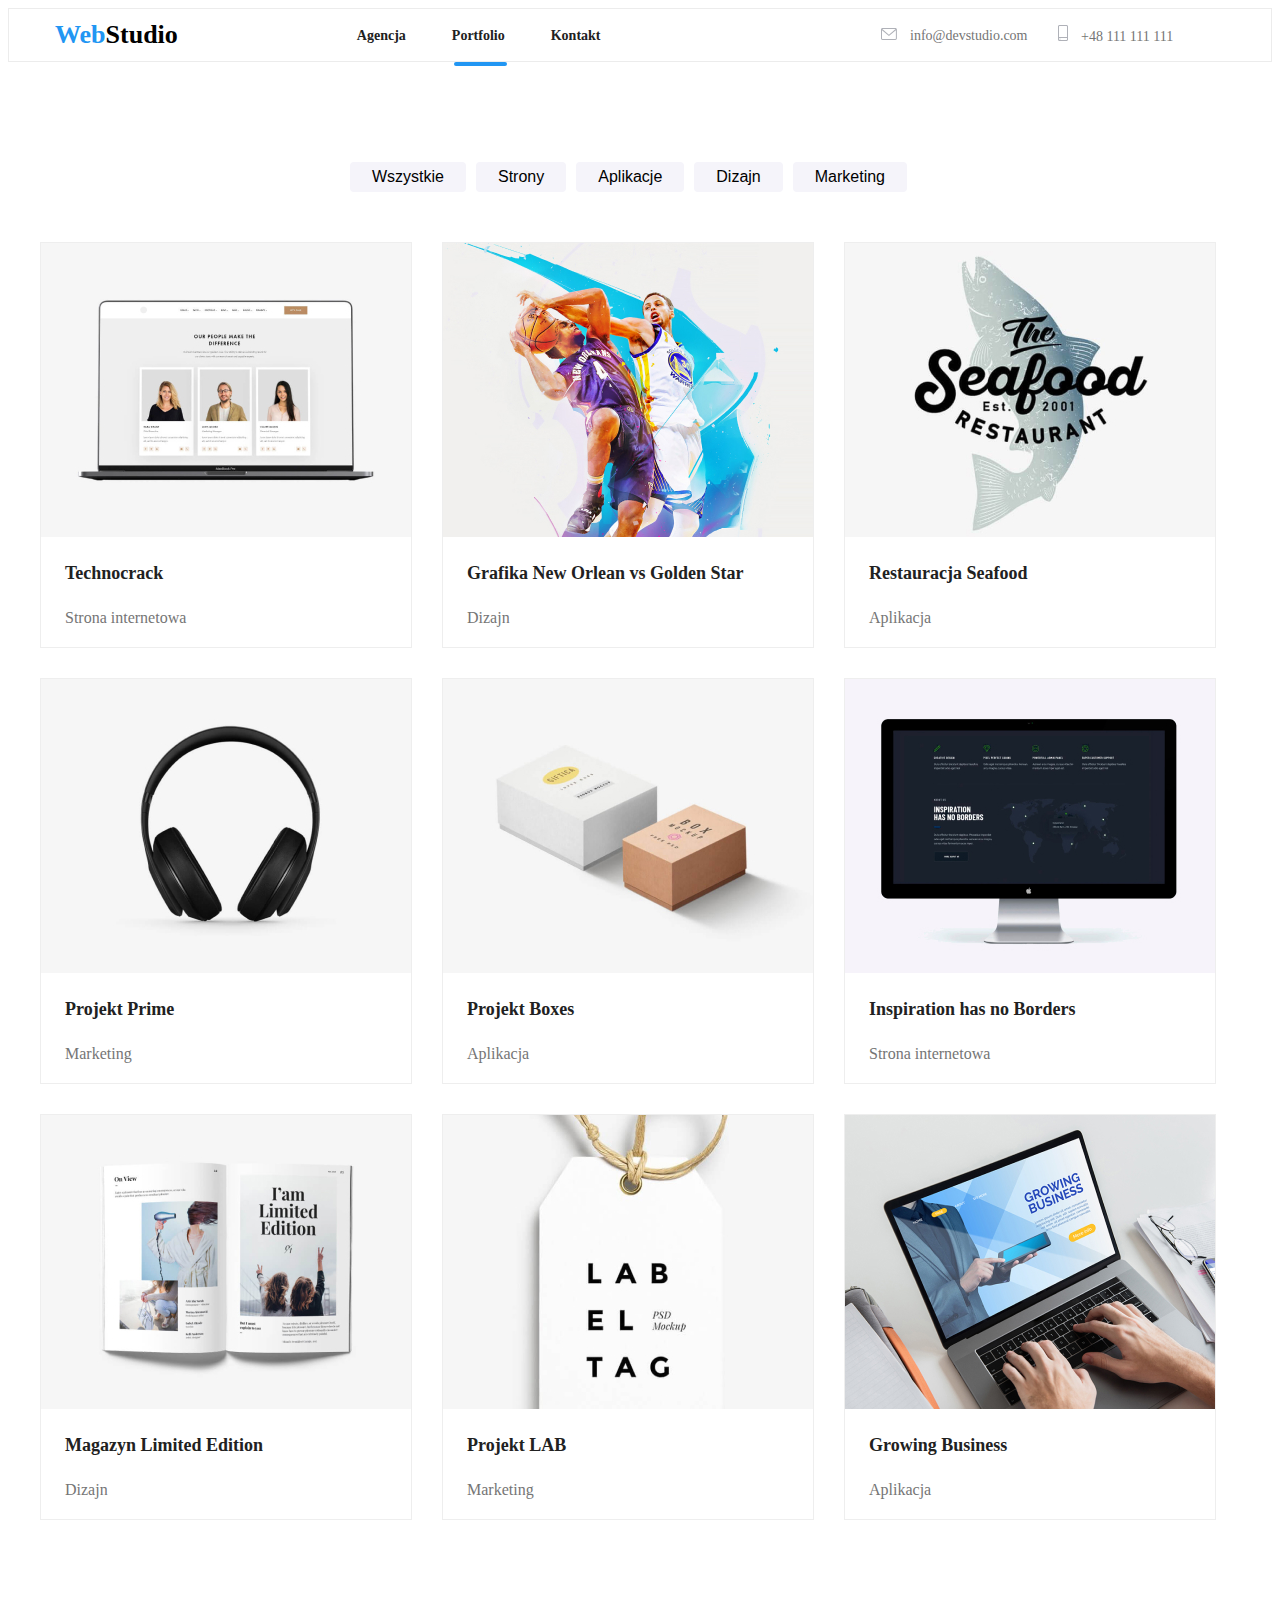
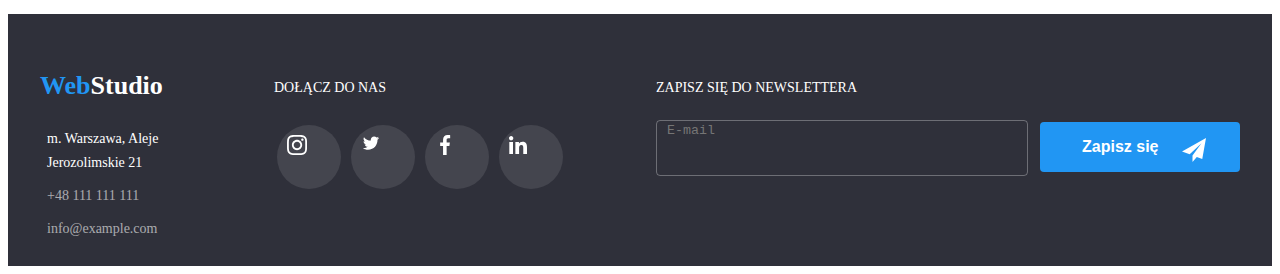
==== commit 48685755: "add" ====
--- a/portfolio.html
+++ b/portfolio.html
@@ -23,7 +23,7 @@
   </head>
   <body>
     <header class="header_border">
-      <div class="header container">
+      <div class="container header">
         <a href="index.html" class="logo"
           ><span class="logo_text_blue">Web</span>Studio</a
         >
@@ -32,7 +32,7 @@
             <li>
               <a href="index.html" class="navigation_link">Agencja</a>
             </li>
-            <li class="underline">
+            <li class="navigation-list_item">
               <a href="./portfolio.html" class="navigation_link"
                 ><span class="color-blue">Portfolio </span></a
               >
@@ -275,7 +275,7 @@
     <footer>
       <div class="container">
         <div class="footer_box">
-          <div class="footer_one">
+          <div class="footer_date">
             <p class="footer_logo">
               <span class="logo_text_blue">Web</span>Studio
             </p>
@@ -299,7 +299,7 @@
               </ul>
             </address>
           </div>
-          <div class="footer_two">
+          <div class="footer_icons">
             <p class="footer_text">DOŁĄCZ DO NAS</p>
             <ul class="footer_item">
               <li class="footer_list">
@@ -324,16 +324,16 @@
               </li>
             </ul>
           </div>
-          <div class="footer_three">
+          <div class="footer_newsletter">
             <p class="footer_text">ZAPISZ SIĘ DO NEWSLETTERA</p>
             <textarea
-              class="footer_newsletter"
+              class="footer_input"
               name="newsletter"
               rows="5"
               placeholder="E-mail"
             ></textarea>
           </div>
-          <div class="footer_four">
+          <div class="footer_button">
             <label>
               <button class="button_submit" type="submit">
                 Zapisz się
--- a/css/main.min.css
+++ b/css/main.min.css
@@ -1 +1 @@
-.header{display:-webkit-box;display:-ms-flexbox;display:flex;-webkit-box-align:center;-ms-flex-align:center;align-items:center;margin-top:24px}.header_border{border:1px solid #ececec;margin-bottom:100px}.logo{font-size:26px;font-weight:700;line-height:1.19;color:#000;text-decoration:none}.logo_text_blue{color:#2196f3}.navigation{display:-webkit-box;display:-ms-flexbox;display:flex;list-style:none;margin-left:93px}.navigation_link{font-size:14px;font-weight:700;line-height:1.14;color:#212121;text-decoration:none;margin-left:46px;margin-top:8px;-webkit-transition-property:color;transition-property:color;-webkit-transition-duration:250ms;transition-duration:250ms;-webkit-transition-timing-function:cubic-bezier(0.4, 0, 0.2, 1);transition-timing-function:cubic-bezier(0.4, 0, 0.2, 1)}.navigation_link:hover,.navigation_link:focus{color:#2196f3}.underline::after{display:block;position:absolute;content:"";background-color:#2196f3;height:4px;width:53px;border-radius:2px;margin-left:48px;margin-top:16px}.contact{display:-webkit-box;display:-ms-flexbox;display:flex;text-align:center;-webkit-box-align:center;-ms-flex-align:center;align-items:center;margin-left:220px}.contact_list{list-style:none;margin-right:30px;-webkit-transition-property:color;transition-property:color;-webkit-transition-duration:250ms;transition-duration:250ms;-webkit-transition-timing-function:cubic-bezier(0.4, 0, 0.2, 1);transition-timing-function:cubic-bezier(0.4, 0, 0.2, 1)}.contact_list:hover{color:#2196f3;-webkit-transition:250ms;transition:250ms}.contact_link{color:#757575;text-decoration:none;font-weight:500;font-size:14px;line-height:16px;-webkit-transition-property:color;transition-property:color;-webkit-transition-duration:250ms;transition-duration:250ms;-webkit-transition-timing-function:cubic-bezier(0.4, 0, 0.2, 1);transition-timing-function:cubic-bezier(0.4, 0, 0.2, 1)}.contact_link:hover{color:#2196f3}.contact_icon{fill:#afb1b8;margin-right:10px;-webkit-transition-property:fill;transition-property:fill}.contact_link:hover .contact_icon{fill:#2196f3;-webkit-transition:250ms;transition:250ms}.main_section{background-image:-webkit-gradient(linear, left top, left bottom, from(rgba(47, 48, 58, 0.4)), to(rgba(47, 48, 58, 0.4))),url(../images/wrapper-page.jpg);background-image:linear-gradient(rgba(47, 48, 58, 0.4), rgba(47, 48, 58, 0.4)),url(../images/wrapper-page.jpg);width:1600px;height:600px;margin-top:-32px;margin-left:1000px;background-repeat:no-repeat}.main_section_title{font-size:44px;font-weight:900;line-height:1.16;color:#fff;text-align:center;padding:200px 452px 40px 452px}.main_section_button{background:#2196f3;-webkit-box-shadow:0px 4px 4px rgba(0,0,0,.15);box-shadow:0px 4px 4px rgba(0,0,0,.15);border-radius:4px;border:#2196f3;color:#fff;cursor:pointer;width:200px;height:50px;padding:10px 41px;margin-bottom:210px;margin-left:700px}.icon{display:-webkit-box;display:-ms-flexbox;display:flex;padding-right:30px;-webkit-transition-property:fill;transition-property:fill}.icon_item{display:-webkit-box;display:-ms-flexbox;display:flex}.icon_item>li{list-style-type:none;padding-right:30px}.icon_svg{background-color:#f5f4fa;width:270px;height:120px}.icon_header{font-weight:700;font-size:14px;line-height:1.14;color:#212121}.icon_text{font-weight:400;font-size:14px;line-height:24px;color:#757575}.work_title{font-size:36px;line-height:1.16;text-align:center}.work_photo{list-style:none;display:-webkit-box;display:-ms-flexbox;display:flex;-webkit-box-pack:center;-ms-flex-pack:center;justify-content:center}.work_description{padding:20px}.work_box{position:absolute;width:370px;height:70px;background-color:#2f303a;opacity:.8;margin-top:224px}.work_box p{color:#fff;font-weight:700;font-size:14px;text-align:center;padding-top:10px}.team{background:#f5f4fa}.team_title{font-size:36px;line-height:1.16;text-align:center;padding-top:94px}.team_list{display:-webkit-box;display:-ms-flexbox;display:flex;list-style:none;margin-left:1200px}.team_people{border:1px solid #ddd;-webkit-box-shadow:0px 1px 3px rgba(0,0,0,.12),0px 1px 1px rgba(0,0,0,.14),0px 2px 1px rgba(0,0,0,.2);box-shadow:0px 1px 3px rgba(0,0,0,.12),0px 1px 1px rgba(0,0,0,.14),0px 2px 1px rgba(0,0,0,.2);border-radius:0px 0px 4px 4px;height:428px;background:#fff;text-align:center;margin-top:50px;margin-bottom:94px;margin-right:30px}.team_people h3{color:#212121;font-size:16px;line-height:1.18;text-align:center}.team_people p{color:#757575;font-size:16px;line-height:1.18;text-align:center}.our{display:-webkit-box;display:-ms-flexbox;display:flex;-webkit-box-pack:justify;-ms-flex-pack:justify;justify-content:space-between;padding-right:25px;padding-left:25px;list-style-type:none}.our-team{width:44px;height:44px;border-radius:50%;background-color:#fff;-webkit-transition-property:background-color,fill;transition-property:background-color,fill;-webkit-transition-duration:250ms;transition-duration:250ms;-webkit-transition-timing-function:cubic-bezier(0.4, 0, 0.2, 1);transition-timing-function:cubic-bezier(0.4, 0, 0.2, 1)}.our-team:hover{background-color:#2196f3;cursor:pointer}.our-team_icon{fill:#afb1b8;width:30px;height:30px;margin-top:5px;padding:6px;-webkit-transition-property:fill;transition-property:fill;-webkit-transition-duration:250ms;transition-duration:250ms;-webkit-transition-timing-function:cubic-bezier(0.4, 0, 0.2, 1);transition-timing-function:cubic-bezier(0.4, 0, 0.2, 1)}.our-team_icon:hover{fill:#fff}.customer{display:inline-block;-webkit-box-pack:justify;-ms-flex-pack:justify;justify-content:space-between}.customer_text{font-weight:700;font-size:36px;line-height:42px;color:#212121;text-align:center}.customer_icon{margin-top:40px;border:solid 1px #afb1b8;fill:#afb1b8;border-radius:4px;margin-right:20px;-webkit-transition-property:border,fill;transition-property:border,fill;-webkit-transition-duration:250ms;transition-duration:250ms;-webkit-transition-timing-function:cubic-bezier(0.4, 0, 0.2, 1);transition-timing-function:cubic-bezier(0.4, 0, 0.2, 1)}.customer_icon:hover{fill:#2196f3;border:1px solid #2196f3;cursor:pointer}footer{background-color:#2f303a;height:252px}.footer_box{display:-webkit-box;display:-ms-flexbox;display:flex}.footer_one{padding-top:30px}.footer_two{padding-top:52px;padding-left:90px}.footer_three{padding-left:80px;padding-top:52px}.footer_four{padding-top:114px}.footer_text{color:#fff;font-size:14px;line-height:16px;padding-bottom:10px}.footer_text_white{color:#fff}.footer_logo{font-weight:700;font-size:26px;line-height:31px;color:#fff}.footer_contact{font-size:14px;font-style:normal;line-height:1.71;color:#757575;list-style-type:none;margin-left:-33px}.footer_adres{padding-bottom:9px}.footer_link{color:rgba(255,255,255,.6);text-decoration:none}.footer_list{list-style-type:none;width:44px;height:44px;background-color:rgba(255,255,255,.1019607843);border-radius:50%;margin-right:10px;padding:10px;cursor:pointer;-webkit-transition-property:background-color;transition-property:background-color;-webkit-transition-duration:250ms;transition-duration:250ms;-webkit-transition-timing-function:cubic-bezier(0.4, 0, 0.2, 1);transition-timing-function:cubic-bezier(0.4, 0, 0.2, 1)}.footer_list:focus,.footer_list:hover{background:#2196f3}.footer_item{fill:#fff;display:-webkit-box;display:-ms-flexbox;display:flex;padding:3px}.footer_icon{fill:#fff}.footer_newsletter{background-color:rgba(0,0,0,0);border:1px solid rgba(255,255,255,.3019607843);border-radius:4px;width:358px;height:50px;padding-left:10px}.button_submit{text-align:justify;padding-left:42px;width:200px;height:50px;font-size:16px;font-weight:700;color:#fff;background-color:#2196f3;border-radius:4px;border:#2196f3;margin-left:12px;cursor:pointer}.button_icon{position:absolute;fill:#fff;margin-left:24px}.footer_three p{color:#fff;font-size:14px;padding-bottom:20px}.backdrop{position:fixed;left:0;top:0;width:100%;height:100%;background-color:rgba(0,0,0,.1);opacity:1;visibility:visible;-webkit-transition-property:opacity,visibility,-webkit-transform;transition-property:opacity,visibility,-webkit-transform;transition-property:opacity,visibility,transform;transition-property:opacity,visibility,transform,-webkit-transform;-webkit-transition-timing-function:cubic-bezier(0.4, 0, 0.2, 1);transition-timing-function:cubic-bezier(0.4, 0, 0.2, 1);-webkit-transition-duration:250ms;transition-duration:250ms}.modal{position:absolute;top:50%;left:50%;-webkit-transform:translate(-50%, -50%);transform:translate(-50%, -50%);width:528px;height:581px;background-color:#fff}.close_svg:hover,.close_svg:focus{fill:#2196f3}.close_btn{position:absolute;top:8px;right:8px;width:30px;height:30px;right:8px;top:8px;border-radius:50%;padding:6px;cursor:pointer;border:1px solid rgba(0,0,0,.1);background-color:#fff;-webkit-transition:250ms cubic-bezier(0.4, 0, 0.2, 1);transition:250ms cubic-bezier(0.4, 0, 0.2, 1)}.close_btn:hover{border-color:#2196f3}.is-hidden{visibility:hidden;opacity:0;pointer-events:none}label{-webkit-box-orient:vertical;-webkit-box-direction:normal;-ms-flex-direction:column;flex-direction:column}input{width:448px;height:40px}.form_date{font-size:20px;font-weight:700;color:#212121;text-align:center;padding-top:20px}.input{display:inline-block}.input_text{padding-top:12px;margin-left:40px;font-size:12px;color:#757575;position:absolute}.input_icon{display:inline-block;position:absolute;margin-left:-435px;margin-top:40px;width:18px;height:18px}.input_border{border:1px solid rgba(33,33,33,.2);border-radius:4px;margin-left:40px;padding:.5em 2em .5em 2em;margin-top:28px;-webkit-transition:border-color .2s ease-in-out;transition:border-color .2s ease-in-out;-webkit-transition:250ms cubic-bezier(0.4, 0, 0.2, 1);transition:250ms cubic-bezier(0.4, 0, 0.2, 1)}.input_border:focus{border-color:#2196f3;outline:none;cursor:pointer}.input_border:focus+.input_icon{fill:#2196f3}.input_form{font-size:12px;border:1px solid rgba(33,33,33,.2);border-radius:4px;margin-left:40px;padding:.5em 2em .5em 2em;margin-top:28px;height:120px;width:448px;-webkit-transition:250ms cubic-bezier(0.4, 0, 0.2, 1);transition:250ms cubic-bezier(0.4, 0, 0.2, 1)}.input_form:hover{border-color:#2196f3;outline:none}.input_form::-webkit-input-placeholder-shown{color:rgba(117,117,117,.5019607843)}.input_form::-moz-placeholder-shown{color:rgba(117,117,117,.5019607843)}.input_form:-ms-input-placeholder-shown{color:rgba(117,117,117,.5019607843)}.input_form::-ms-input-placeholder-shown{color:rgba(117,117,117,.5019607843)}.input_form::placeholder-shown{color:rgba(117,117,117,.5019607843)}textarea{resize:none}.button_send{width:200px;height:50px;font-size:16px;font-weight:700;color:#fff;background-color:#2196f3;text-align:center;border-radius:4px;border:#2196f3;margin-top:30px;margin-left:164px;-webkit-box-shadow:0px 4px 4px rgba(0,0,0,.15);box-shadow:0px 4px 4px rgba(0,0,0,.15);cursor:pointer}.statement_regulation{margin-top:20px;text-align:center;display:block}input[type=checkbox]{display:none}input[type=checkbox]+label{position:relative;font-size:14px;color:#757575;padding-left:23px}input[type=checkbox]+label a{color:#2196f3}input[type=checkbox]+label::before{content:"";background:url("data:image/svg+xml;charset=utf8,%3Csvg xmlns='http://www.w3.org/2000/svg' width='16' height='15' fill='none'%3E%3Cpath fill='%23212121' d='M14.222 1.667v11.666H1.778V1.667h12.444Zm0-1.667H1.778C.8 0 0 .75 0 1.667v11.666C0 14.25.8 15 1.778 15h12.444C15.2 15 16 14.25 16 13.333V1.667C16 .75 15.2 0 14.222 0Z'/%3E%3C/svg%3E") no-repeat;width:16px;height:15px;margin-right:8px;top:2px;left:2px;display:block;position:absolute;cursor:pointer;-webkit-transition-property:background-image;transition-property:background-image;-webkit-transition:250ms cubic-bezier(0.4, 0, 0.2, 1);transition:250ms cubic-bezier(0.4, 0, 0.2, 1)}input[type=checkbox]:checked+label::before{background:url("data:image/svg+xml;charset=utf8,%3Csvg width='16' height='15' viewBox='0 0 16 15' fill='none' xmlns='http://www.w3.org/2000/svg'%3E%3Crect width='16' height='15' rx='2' fill='%232196F3'/%3E%3Cpath d='M3.95703 7.75166L3.88825 7.68604L3.81923 7.75141L2.93123 8.59258L2.85486 8.66492L2.93097 8.73753L6.42671 12.0724L6.49574 12.1382L6.56476 12.0724L14.069 4.91352L14.1449 4.84116L14.069 4.76881L13.1873 3.92764L13.1183 3.86183L13.0493 3.92761L6.49577 10.1735L3.95703 7.75166Z' fill='white' stroke='white' stroke-width='0.2'/%3E%3C/svg%3E") no-repeat}.button{display:-webkit-box;display:-ms-flexbox;display:flex;list-style:none;margin-left:310px}.button_size{margin-right:10px}.button_description{background:#f5f4fa;font-weight:500;font-size:16px;border-radius:4px;padding:6px 22px 6px 22px;border:solid 0px gray;-webkit-transition-property:color,background-color,-webkit-box-shadow;transition-property:color,background-color,-webkit-box-shadow;transition-property:color,background-color,box-shadow;transition-property:color,background-color,box-shadow,-webkit-box-shadow;-webkit-transition-duration:250ms;transition-duration:250ms;-webkit-transition-timing-function:cubic-bezier(0.4, 0, 0.2, 1);transition-timing-function:cubic-bezier(0.4, 0, 0.2, 1)}.button_description:hover,.button_description:focus{cursor:pointer;background-color:#2196f3;color:#fff;-webkit-box-shadow:0px 3px 1px rgba(0,0,0,.1),0px 1px 2px rgba(0,0,0,.08),0px 2px 2px rgba(0,0,0,.12);box-shadow:0px 3px 1px rgba(0,0,0,.1),0px 1px 2px rgba(0,0,0,.08),0px 2px 2px rgba(0,0,0,.12)}.picture{display:-webkit-box;display:-ms-flexbox;display:flex;-ms-flex-wrap:wrap;flex-wrap:wrap;gap:30px;padding:0;list-style:none;margin-top:50px}.picture_border{border:1px solid #eee;height:404px;cursor:pointer;-webkit-transition-property:-webkit-box-shadow;transition-property:-webkit-box-shadow;transition-property:box-shadow;transition-property:box-shadow, -webkit-box-shadow;-webkit-transition-duration:250ms;transition-duration:250ms;-webkit-transition-timing-function:cubic-bezier(0.4, 0, 0.2, 1);transition-timing-function:cubic-bezier(0.4, 0, 0.2, 1)}.picture_border:hover{-webkit-box-shadow:0px 4px 13px 2px rgba(0,0,0,.3);box-shadow:0px 4px 13px 2px rgba(0,0,0,.3)}.picture_header{color:#212121;padding-left:24px;font-size:18px;line-height:2}.picture_text{padding-left:24px;color:#757575;font-size:16px;line-height:1,87}.picture_box:hover .overlay,.picture_border:hover .overlay{-webkit-transform:translatex(0);transform:translatex(0)}.picture_box{position:relative;width:370px;height:294px;overflow:hidden}.overlay{position:absolute;top:0;left:0;width:100%;height:100%;background-color:#2196f3;-webkit-transform:translatey(100%);transform:translatey(100%);-webkit-transition:-webkit-transform 250ms;transition:-webkit-transform 250ms;transition:transform 250ms;transition:transform 250ms, -webkit-transform 250ms}.overlay>p{color:#fff;font-size:18px;line-height:28px;padding:49px 45px 49px 24px}.container{width:1200px;margin:0 auto}section{margin-bottom:94px;width:100%}body{color:#212121}/*# sourceMappingURL=main.min.css.map */+.header{display:-webkit-box;display:-ms-flexbox;display:flex;-webkit-box-align:center;-ms-flex-align:center;align-items:center;margin-top:24px}.header_border{border:1px solid #ececec;margin-bottom:100px}.logo{font-size:26px;font-weight:700;line-height:1.19;color:#000;text-decoration:none;padding-left:15px}.logo_text_blue{color:#2196f3}.navigation{display:-webkit-box;display:-ms-flexbox;display:flex;list-style-type:none;margin-left:93px}.navigation_link{font-size:14px;font-weight:700;line-height:1.14;text-decoration:none;color:#212121;margin-left:46px;margin-top:8px;-webkit-transition-property:color;transition-property:color;-webkit-transition-duration:250ms;transition-duration:250ms;-webkit-transition-timing-function:cubic-bezier(0.4, 0, 0.2, 1);transition-timing-function:cubic-bezier(0.4, 0, 0.2, 1)}.navigation_link:hover,.navigation_link:focus{color:#2196f3}.navigation-list_item::after{display:block;position:absolute;content:"";background-color:#2196f3;height:4px;width:53px;border-radius:2px;margin-left:48px;margin-top:18px}.contact{display:-webkit-box;display:-ms-flexbox;display:flex;text-align:center;-webkit-box-align:center;-ms-flex-align:center;align-items:center;margin-left:240px}.contact_list{list-style:none;margin-right:30px;-webkit-transition-property:color;transition-property:color;-webkit-transition-duration:250ms;transition-duration:250ms;-webkit-transition-timing-function:cubic-bezier(0.4, 0, 0.2, 1);transition-timing-function:cubic-bezier(0.4, 0, 0.2, 1)}.contact_list:hover{color:#2196f3;-webkit-transition:250ms;transition:250ms}.contact_link{color:#757575;text-decoration:none;font-weight:500;font-size:14px;line-height:16px;-webkit-transition-property:color;transition-property:color;-webkit-transition-duration:250ms;transition-duration:250ms;-webkit-transition-timing-function:cubic-bezier(0.4, 0, 0.2, 1);transition-timing-function:cubic-bezier(0.4, 0, 0.2, 1)}.contact_link:hover{color:#2196f3}.contact_icon{fill:#afb1b8;margin-right:10px;-webkit-transition-property:fill;transition-property:fill}.contact_link:hover .contact_icon{fill:#2196f3;-webkit-transition:250ms;transition:250ms}.main_section{background-image:-webkit-gradient(linear, left top, left bottom, from(rgba(47, 48, 58, 0.4)), to(rgba(47, 48, 58, 0.4))),url(../images/wrapper-page.jpg);background-image:linear-gradient(rgba(47, 48, 58, 0.4), rgba(47, 48, 58, 0.4)),url(../images/wrapper-page.jpg);width:1600px;height:600px;margin-top:-32px;margin-left:1650px;background-repeat:no-repeat}.main_section_title{font-size:44px;font-weight:900;line-height:1.16;color:#fff;text-align:center;padding:200px 452px 40px 452px}.main_section_button{background:#2196f3;-webkit-box-shadow:0px 4px 4px rgba(0,0,0,.15);box-shadow:0px 4px 4px rgba(0,0,0,.15);border-radius:4px;border:#2196f3;color:#fff;cursor:pointer;width:200px;height:50px;padding:10px 41px;margin-bottom:210px;margin-left:700px}.future-icon{display:-webkit-box;display:-ms-flexbox;display:flex;padding-right:30px;-webkit-transition-property:fill;transition-property:fill}.future-icon_item{display:-webkit-box;display:-ms-flexbox;display:flex}.future-icon_item>li{list-style-type:none;padding-right:30px}.future-icon_svg{background-color:#f5f4fa;width:270px;height:120px}.future-icon_header{font-weight:700;font-size:14px;line-height:1.14;color:#212121}.future-icon_text{font-weight:400;font-size:14px;line-height:24px;color:#757575}.work_title{font-size:36px;line-height:1.16;text-align:center}.work_photo{list-style:none;display:-webkit-box;display:-ms-flexbox;display:flex;-webkit-box-pack:center;-ms-flex-pack:center;justify-content:center}.work_description{padding:20px}.work_box{position:absolute;width:370px;height:70px;background-color:#2f303a;opacity:.8;margin-top:224px}.work_box p{color:#fff;font-weight:700;font-size:14px;text-align:center;padding-top:10px}.team{background:#f5f4fa;width:1600px;margin-left:1650px}.team_title{font-size:36px;line-height:1.16;text-align:center;padding-top:94px}.team_list{display:-webkit-box;display:-ms-flexbox;display:flex;list-style:none;margin-left:80px}.team_people{border-color:1px solid #fff;-webkit-box-shadow:0px 1px 3px rgba(0,0,0,.12),0px 1px 1px rgba(0,0,0,.14),0px 2px 1px rgba(0,0,0,.2);box-shadow:0px 1px 3px rgba(0,0,0,.12),0px 1px 1px rgba(0,0,0,.14),0px 2px 1px rgba(0,0,0,.2);border-radius:0px 0px 4px 4px;height:428px;background:#fff;text-align:center;margin:50px 30px 94px}.team_people h3{color:#212121;font-size:16px;line-height:1.18;text-align:center}.team_people p{color:#757575;font-size:16px;line-height:1.18;text-align:center}.our{display:-webkit-box;display:-ms-flexbox;display:flex;-webkit-box-pack:justify;-ms-flex-pack:justify;justify-content:space-between;padding-right:25px;padding-left:25px;list-style-type:none}.our-team{width:44px;height:44px;border-radius:50%;background-color:#fff;-webkit-transition-property:background-color,fill;transition-property:background-color,fill;-webkit-transition-duration:250ms;transition-duration:250ms;-webkit-transition-timing-function:cubic-bezier(0.4, 0, 0.2, 1);transition-timing-function:cubic-bezier(0.4, 0, 0.2, 1)}.our-team:hover{background-color:#2196f3;cursor:pointer}.our-team_icon{fill:#afb1b8;width:30px;height:30px;margin-top:5px;padding:5px;-webkit-transition-property:fill;transition-property:fill;-webkit-transition-duration:250ms;transition-duration:250ms;-webkit-transition-timing-function:cubic-bezier(0.4, 0, 0.2, 1);transition-timing-function:cubic-bezier(0.4, 0, 0.2, 1)}.our-team_icon:hover{fill:#fff}.customer{display:inline-block;-webkit-box-pack:justify;-ms-flex-pack:justify;justify-content:space-between}.customer_text{font-weight:700;font-size:36px;line-height:42px;color:#212121;text-align:center}.customer_icon{margin-top:40px;border:1px solid #afb1b8;fill:#afb1b8;border-radius:4px;margin-right:20px;-webkit-transition-property:border,fill;transition-property:border,fill;-webkit-transition-duration:250ms;transition-duration:250ms;-webkit-transition-timing-function:cubic-bezier(0.4, 0, 0.2, 1);transition-timing-function:cubic-bezier(0.4, 0, 0.2, 1)}.customer_icon:hover{fill:#2196f3;border:1px solid #2196f3;cursor:pointer}footer{background-color:#2f303a;height:252px}.footer_box{display:-webkit-box;display:-ms-flexbox;display:flex}.footer_date{padding-top:30px}.footer_icons{padding-top:52px;padding-left:90px}.footer_newsletter{padding-left:80px;padding-top:52px}.footer_button{padding-top:108px}.footer_text{color:#fff;font-size:14px;line-height:16px;padding-bottom:10px}.footer_text_white{color:#fff}.footer_logo{font-weight:700;font-size:26px;line-height:31px;color:#fff}.footer_contact{font-size:14px;font-style:normal;line-height:1.71;color:#757575;list-style-type:none;margin-left:-33px}.footer_adres{padding-bottom:9px}.footer_link{color:rgba(255,255,255,.6);text-decoration:none}.footer_list{list-style-type:none;width:44px;height:44px;background-color:rgba(255,255,255,.1019607843);border-radius:50%;margin-right:10px;padding:10px;cursor:pointer;-webkit-transition-property:background-color;transition-property:background-color;-webkit-transition-duration:250ms;transition-duration:250ms;-webkit-transition-timing-function:cubic-bezier(0.4, 0, 0.2, 1);transition-timing-function:cubic-bezier(0.4, 0, 0.2, 1)}.footer_list:focus,.footer_list:hover{background:#2196f3}.footer_item{fill:#fff;display:-webkit-box;display:-ms-flexbox;display:flex;padding:3px}.footer_icon{fill:#fff}.footer_input{background-color:rgba(0,0,0,0);border:1px solid rgba(255,255,255,.3019607843);border-radius:4px;width:358px;height:50px;padding-left:10px}.button_submit{text-align:justify;padding-left:42px;width:200px;height:50px;font-size:16px;font-weight:700;color:#fff;background-color:#2196f3;border-radius:4px;border:#2196f3;margin-left:12px;cursor:pointer}.button_icon{position:absolute;fill:#fff;margin-left:24px}.footer_three p{color:#fff;font-size:14px;padding-bottom:20px}.backdrop{position:fixed;left:0;top:0;width:100%;height:100%;background-color:rgba(0,0,0,.1);opacity:1;visibility:visible;-webkit-transition-property:opacity,visibility,-webkit-transform;transition-property:opacity,visibility,-webkit-transform;transition-property:opacity,visibility,transform;transition-property:opacity,visibility,transform,-webkit-transform;-webkit-transition-timing-function:cubic-bezier(0.4, 0, 0.2, 1);transition-timing-function:cubic-bezier(0.4, 0, 0.2, 1);-webkit-transition-duration:250ms;transition-duration:250ms}.modal{position:absolute;top:50%;left:50%;-webkit-transform:translate(-50%, -50%);transform:translate(-50%, -50%);width:528px;height:581px;background-color:#fff}.close_svg:hover,.close_svg:focus{fill:#2196f3}.close_btn{position:absolute;top:8px;right:8px;width:30px;height:30px;right:8px;top:8px;border-radius:50%;padding:6px;cursor:pointer;border:1px solid rgba(0,0,0,.1);background-color:#fff;-webkit-transition:250ms cubic-bezier(0.4, 0, 0.2, 1);transition:250ms cubic-bezier(0.4, 0, 0.2, 1)}.close_btn:hover{border-color:#2196f3}.is-hidden{visibility:hidden;opacity:0;pointer-events:none}label{-webkit-box-orient:vertical;-webkit-box-direction:normal;-ms-flex-direction:column;flex-direction:column}input{width:448px;height:40px}.form_date{font-size:20px;font-weight:700;color:#212121;text-align:center;padding-top:20px}.input{display:inline-block}.input_text{padding-top:12px;margin-left:40px;font-size:12px;color:#757575;position:absolute}.input_icon{display:inline-block;position:absolute;margin-left:-435px;margin-top:40px;width:18px;height:18px}.input_border{border:1px solid rgba(33,33,33,.2);border-radius:4px;margin-left:40px;padding:.5em 2em .5em 2em;margin-top:28px;-webkit-transition:border-color .2s ease-in-out;transition:border-color .2s ease-in-out;-webkit-transition:250ms cubic-bezier(0.4, 0, 0.2, 1);transition:250ms cubic-bezier(0.4, 0, 0.2, 1)}.input_border:focus{border-color:#2196f3;outline:none;cursor:pointer}.input_border:focus+.input_icon{fill:#2196f3}.input_form{font-size:12px;border:1px solid rgba(33,33,33,.2);border-radius:4px;margin-left:40px;padding:.5em 2em .5em 2em;margin-top:28px;height:120px;width:448px;-webkit-transition:250ms cubic-bezier(0.4, 0, 0.2, 1);transition:250ms cubic-bezier(0.4, 0, 0.2, 1)}.input_form:hover{border-color:#2196f3;outline:none}.input_form::-webkit-input-placeholder-shown{color:rgba(117,117,117,.5019607843)}.input_form::-moz-placeholder-shown{color:rgba(117,117,117,.5019607843)}.input_form:-ms-input-placeholder-shown{color:rgba(117,117,117,.5019607843)}.input_form::-ms-input-placeholder-shown{color:rgba(117,117,117,.5019607843)}.input_form::placeholder-shown{color:rgba(117,117,117,.5019607843)}textarea{resize:none}.button_send{width:200px;height:50px;font-size:16px;font-weight:700;color:#fff;background-color:#2196f3;text-align:center;border-radius:4px;border:#2196f3;margin-top:30px;margin-left:164px;-webkit-box-shadow:0px 4px 4px rgba(0,0,0,.15);box-shadow:0px 4px 4px rgba(0,0,0,.15);cursor:pointer}.statement_regulation{margin-top:20px;text-align:center;display:block}input[type=checkbox]{display:none}input[type=checkbox]+label{position:relative;font-size:14px;color:#757575;padding-left:23px}input[type=checkbox]+label a{color:#2196f3}input[type=checkbox]+label::before{content:"";background:url("data:image/svg+xml;charset=utf8,%3Csvg xmlns='http://www.w3.org/2000/svg' width='16' height='15' fill='none'%3E%3Cpath fill='%23212121' d='M14.222 1.667v11.666H1.778V1.667h12.444Zm0-1.667H1.778C.8 0 0 .75 0 1.667v11.666C0 14.25.8 15 1.778 15h12.444C15.2 15 16 14.25 16 13.333V1.667C16 .75 15.2 0 14.222 0Z'/%3E%3C/svg%3E") no-repeat;width:16px;height:15px;margin-right:8px;top:2px;left:2px;display:block;position:absolute;cursor:pointer;-webkit-transition-property:background-image;transition-property:background-image;-webkit-transition:250ms cubic-bezier(0.4, 0, 0.2, 1);transition:250ms cubic-bezier(0.4, 0, 0.2, 1)}input[type=checkbox]:checked+label::before{background:url("data:image/svg+xml;charset=utf8,%3Csvg width='16' height='15' viewBox='0 0 16 15' fill='none' xmlns='http://www.w3.org/2000/svg'%3E%3Crect width='16' height='15' rx='2' fill='%232196F3'/%3E%3Cpath d='M3.95703 7.75166L3.88825 7.68604L3.81923 7.75141L2.93123 8.59258L2.85486 8.66492L2.93097 8.73753L6.42671 12.0724L6.49574 12.1382L6.56476 12.0724L14.069 4.91352L14.1449 4.84116L14.069 4.76881L13.1873 3.92764L13.1183 3.86183L13.0493 3.92761L6.49577 10.1735L3.95703 7.75166Z' fill='white' stroke='white' stroke-width='0.2'/%3E%3C/svg%3E") no-repeat}.button{display:-webkit-box;display:-ms-flexbox;display:flex;list-style:none;margin-left:270px}.button_size{margin-right:10px}.button_description{background:#f5f4fa;font-weight:500;font-size:16px;border-radius:4px;padding:6px 22px 6px 22px;border:solid 0px gray;-webkit-transition-property:color,background-color,-webkit-box-shadow;transition-property:color,background-color,-webkit-box-shadow;transition-property:color,background-color,box-shadow;transition-property:color,background-color,box-shadow,-webkit-box-shadow;-webkit-transition-duration:250ms;transition-duration:250ms;-webkit-transition-timing-function:cubic-bezier(0.4, 0, 0.2, 1);transition-timing-function:cubic-bezier(0.4, 0, 0.2, 1)}.button_description:hover,.button_description:focus{cursor:pointer;background-color:#2196f3;color:#fff;-webkit-box-shadow:0px 3px 1px rgba(0,0,0,.1),0px 1px 2px rgba(0,0,0,.08),0px 2px 2px rgba(0,0,0,.12);box-shadow:0px 3px 1px rgba(0,0,0,.1),0px 1px 2px rgba(0,0,0,.08),0px 2px 2px rgba(0,0,0,.12)}.picture{display:-webkit-box;display:-ms-flexbox;display:flex;-ms-flex-wrap:wrap;flex-wrap:wrap;gap:30px;padding:0;list-style:none;margin-top:50px}.picture_border{border:1px solid #eee;height:404px;cursor:pointer;-webkit-transition-property:-webkit-box-shadow;transition-property:-webkit-box-shadow;transition-property:box-shadow;transition-property:box-shadow, -webkit-box-shadow;-webkit-transition-duration:250ms;transition-duration:250ms;-webkit-transition-timing-function:cubic-bezier(0.4, 0, 0.2, 1);transition-timing-function:cubic-bezier(0.4, 0, 0.2, 1)}.picture_border:hover{-webkit-box-shadow:0px 4px 13px 2px rgba(0,0,0,.3);box-shadow:0px 4px 13px 2px rgba(0,0,0,.3)}.picture_header{color:#212121;padding-left:24px;font-size:18px;line-height:2}.picture_text{padding-left:24px;color:#757575;font-size:16px;line-height:1,87}.picture_box:hover .overlay,.picture_border:hover .overlay{-webkit-transform:translatex(0);transform:translatex(0)}.picture_box{position:relative;width:370px;height:294px;overflow:hidden}.overlay{position:absolute;top:0;left:0;width:100%;height:100%;background-color:#2196f3;-webkit-transform:translatey(100%);transform:translatey(100%);-webkit-transition:-webkit-transform 250ms;transition:-webkit-transform 250ms;transition:transform 250ms;transition:transform 250ms, -webkit-transform 250ms}.overlay>p{color:#fff;font-size:18px;line-height:28px;padding:49px 45px 49px 24px}.container{width:1200px;margin:0 auto}section{margin-bottom:94px;width:100%}body{color:#212121}/*# sourceMappingURL=main.min.css.map */